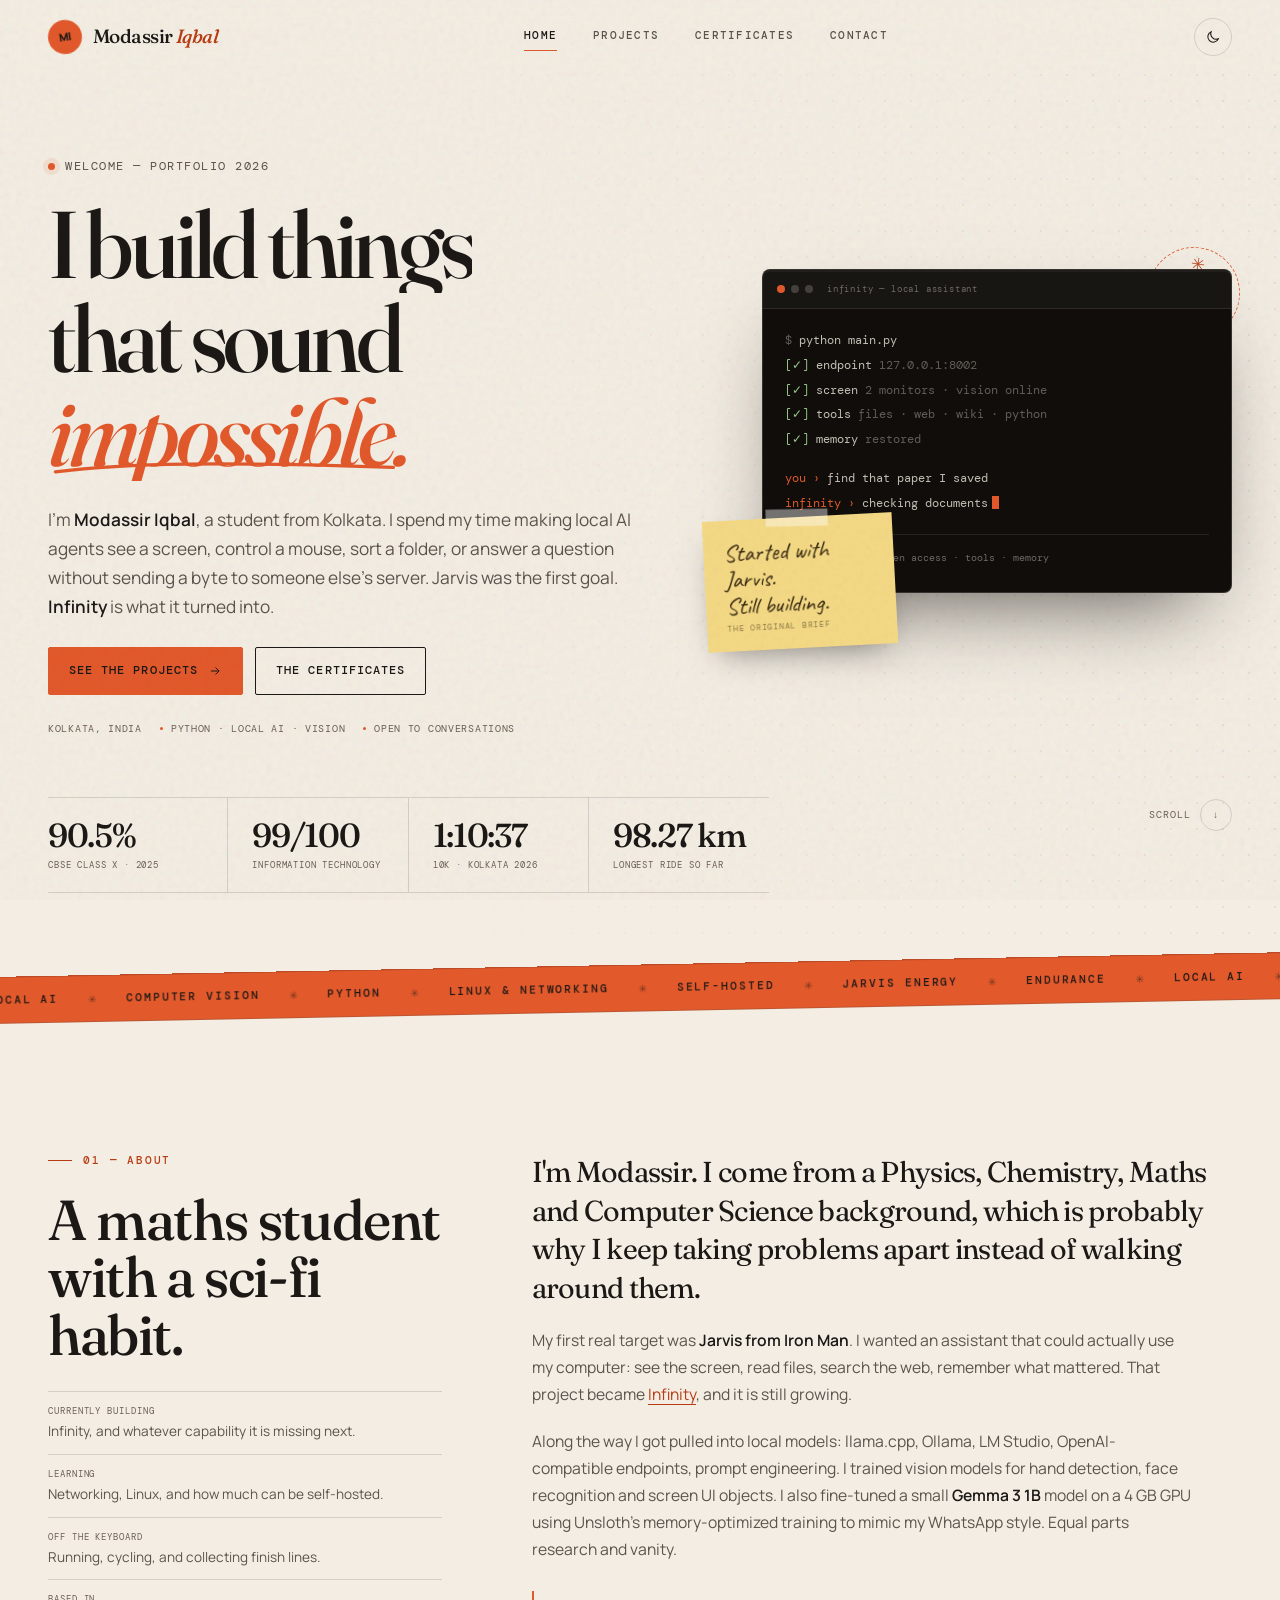
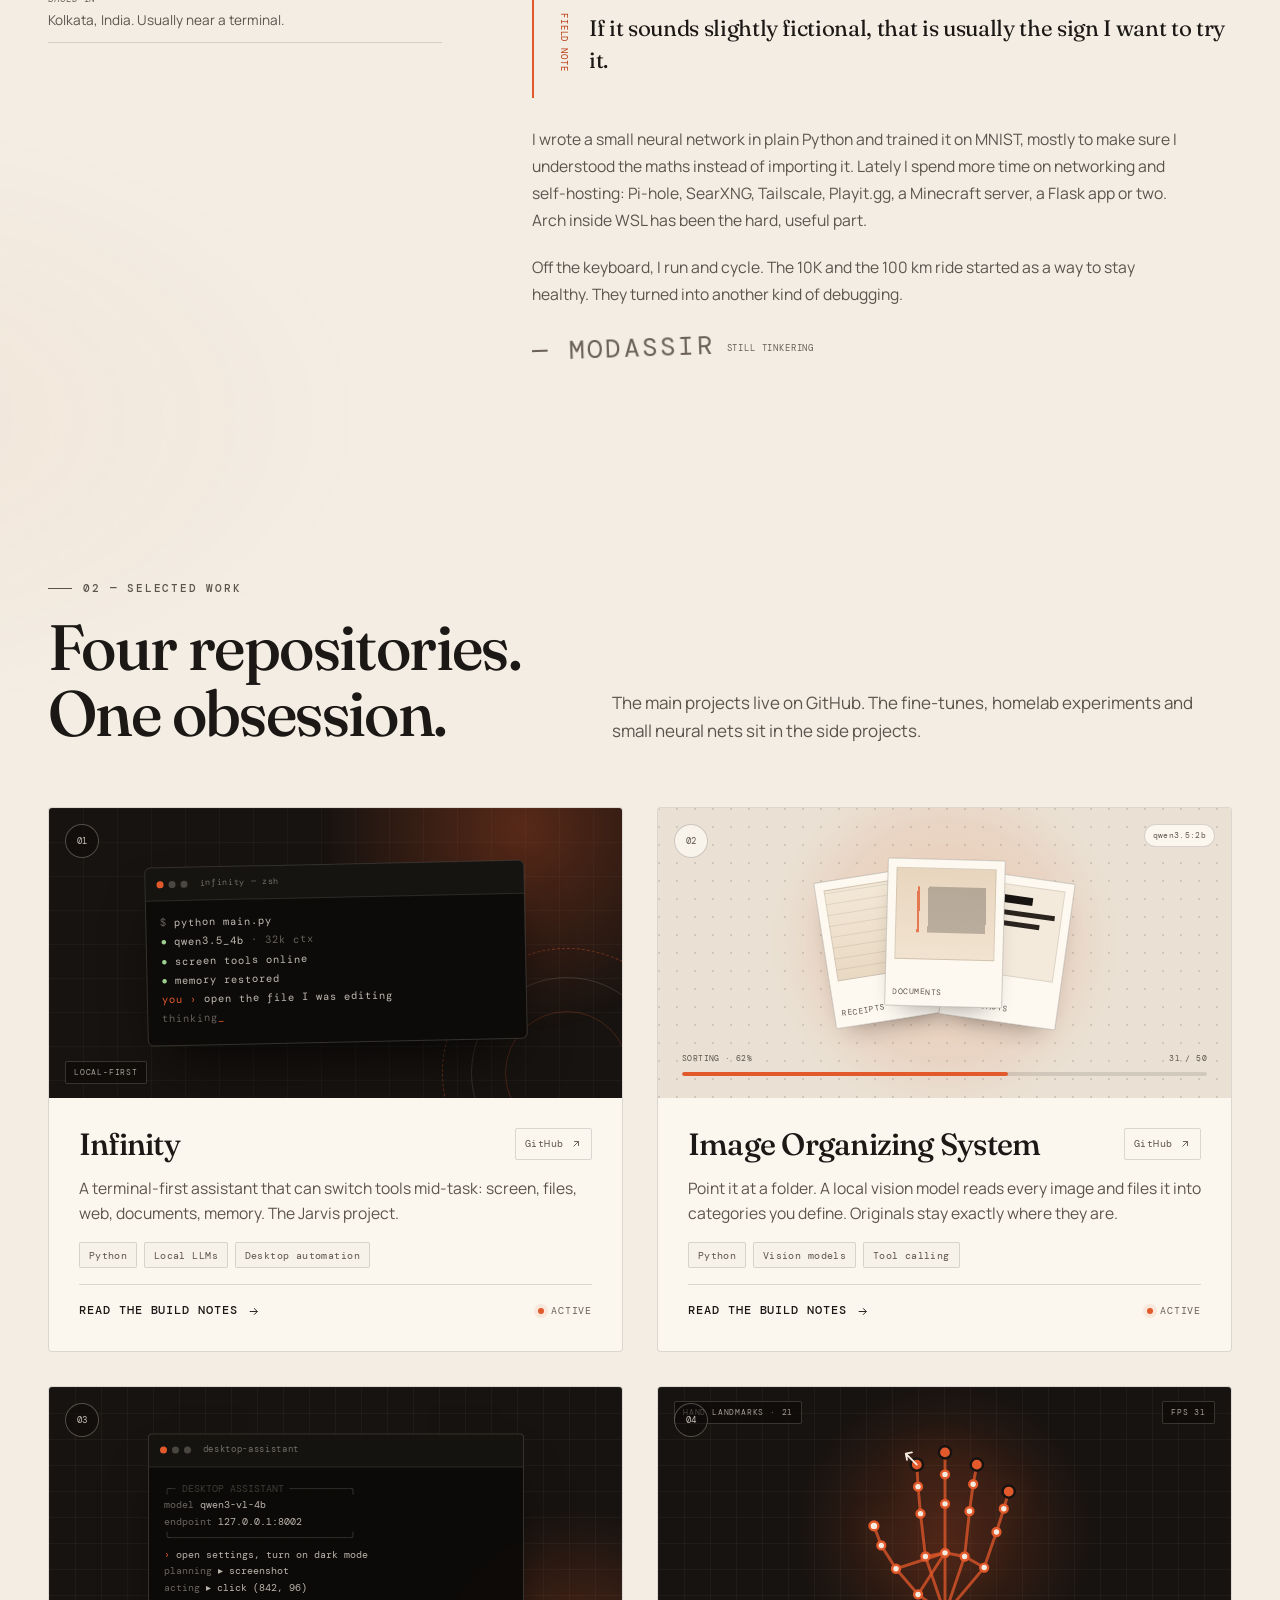
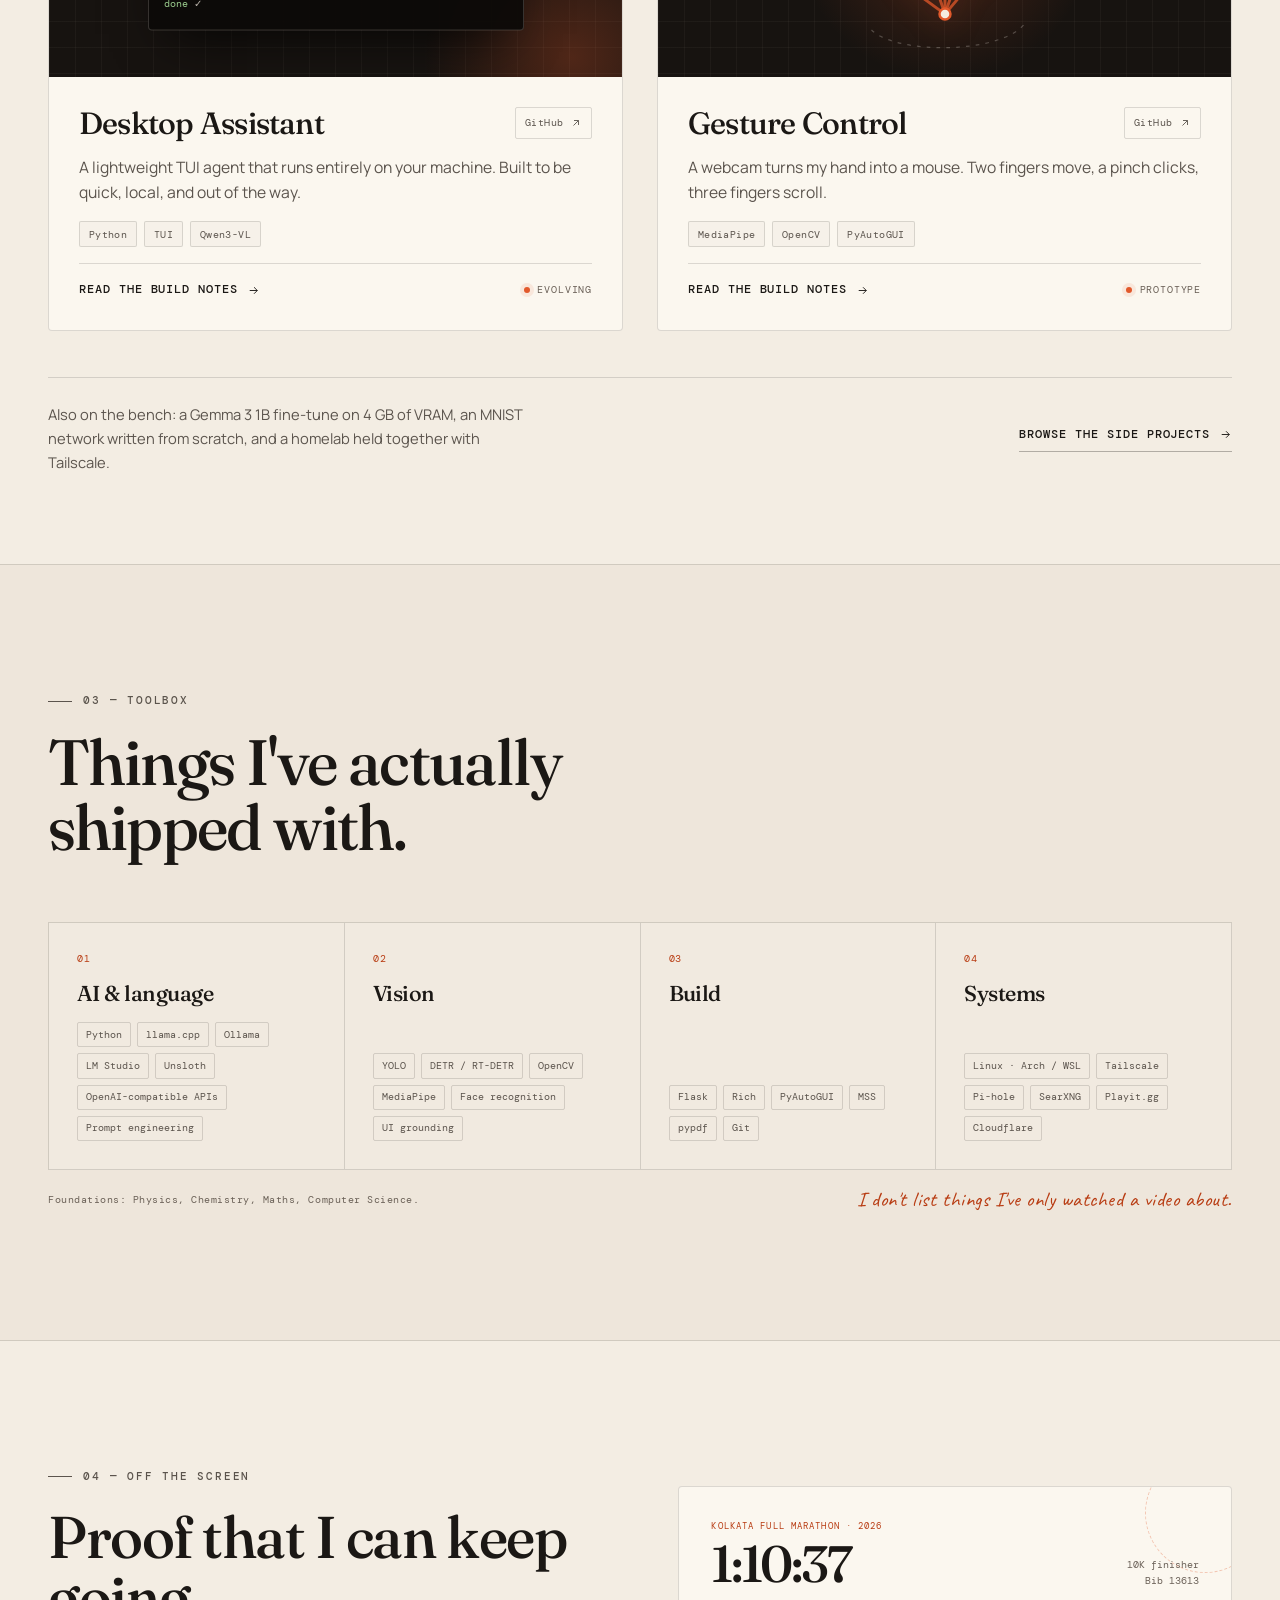
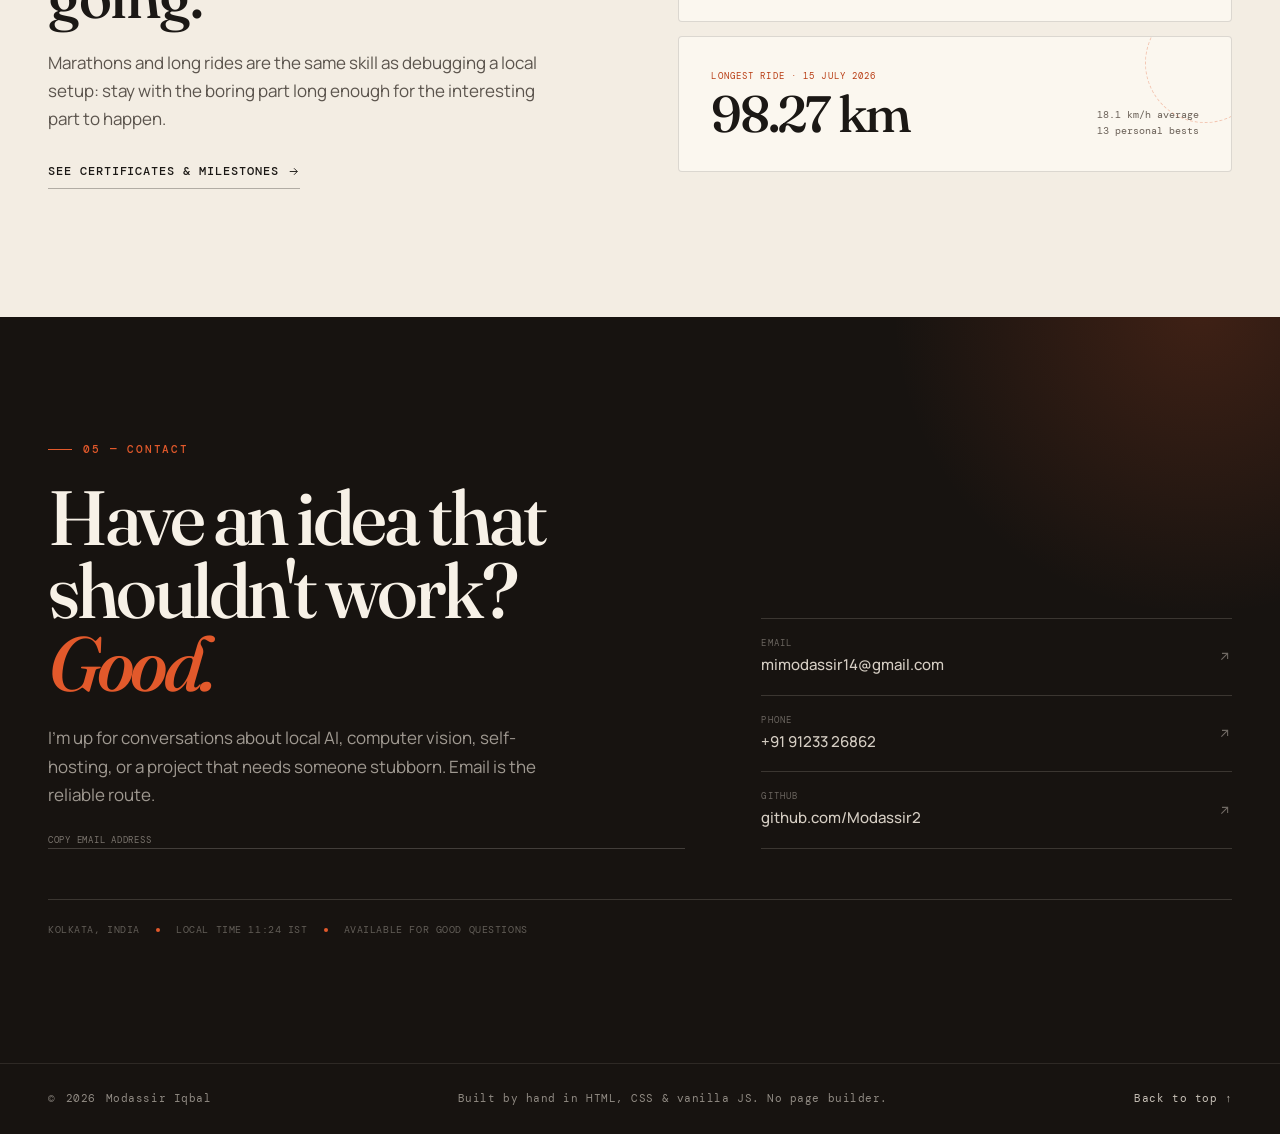
==== index.html @ 5a9b0fd5 "Add files via upload" ====
<!DOCTYPE html>
<html lang="en">
<head>
  <meta charset="utf-8">
  <meta name="viewport" content="width=device-width, initial-scale=1">
  <title>Modassir Iqbal — local AI, vision &amp; impossible ideas</title>
  <meta name="description" content="Portfolio of Modassir Iqbal, a student from Kolkata building local AI assistants, computer vision tools, and self-hosted systems. Plus certificates, runs, and long rides.">
  <meta name="theme-color" content="#f3ede3">
  <link rel="icon" href="assets/img/favicon.svg" type="image/svg+xml">
  <link rel="preconnect" href="https://fonts.googleapis.com">
  <link rel="preconnect" href="https://fonts.gstatic.com" crossorigin>
  <link href="https://fonts.googleapis.com/css2?family=Caveat:wght@500;600&amp;family=DM+Mono:wght@400;500&amp;family=Fraunces:ital,opsz,wght@0,9..144,300..900;1,9..144,300..900&amp;family=Manrope:wght@400;500;600;700&amp;display=swap" rel="stylesheet">
  <link rel="stylesheet" href="assets/css/style.css">
  <link rel="stylesheet" href="assets/css/components.css">
  <link rel="stylesheet" href="assets/css/pages.css">
  <script>
    (function () {
      try {
        var theme = localStorage.getItem("mi-theme");
        if (theme === "dark") document.documentElement.dataset.theme = "dark";
      } catch (error) {}
      document.documentElement.classList.add("js");
    })();
  </script>
</head>
<body>
  <a class="skip-link" href="#main">Skip to content</a>
  <div class="progress" aria-hidden="true"><span></span></div>

  <header class="site-header" data-header>
    <div class="wrap header-inner">
      <a class="brand" href="index.html" aria-label="MI Modassir Iqbal — home">
        <span class="brand-mark" aria-hidden="true">MI</span>
        <span class="brand-text">Modassir <em>Iqbal</em></span>
      </a>

      <nav class="nav" id="nav" aria-label="Primary">
        <a href="index.html" aria-current="page">Home</a>
        <a href="projects.html">Projects</a>
        <a href="certificates.html">Certificates</a>
        <a href="#contact">Contact</a>
      </nav>

      <div class="header-tools">
        <button class="theme-toggle" type="button" data-theme-toggle aria-label="Switch to dark theme">
          <svg class="icon-moon" viewBox="0 0 24 24" fill="none" stroke="currentColor" stroke-width="1.6" aria-hidden="true">
            <path d="M20 14.7A8.2 8.2 0 0 1 9.3 4a8.2 8.2 0 1 0 10.7 10.7Z"/>
          </svg>
          <svg class="icon-sun" viewBox="0 0 24 24" fill="none" stroke="currentColor" stroke-width="1.6" aria-hidden="true">
            <circle cx="12" cy="12" r="4"/>
            <path d="M12 2v2M12 20v2M4.9 4.9l1.4 1.4M17.7 17.7l1.4 1.4M2 12h2M20 12h2M4.9 19.1l1.4-1.4M17.7 6.3l1.4-1.4"/>
          </svg>
        </button>
        <button class="menu-toggle" type="button" data-menu-toggle aria-label="Open menu" aria-expanded="false" aria-controls="nav">
          <span></span><span></span>
        </button>
      </div>
    </div>
  </header>

  <main id="main">
    <section class="hero">
      <div class="wrap">
        <div class="hero-grid">
          <div class="hero-copy">
            <p class="eyebrow reveal"><span class="dot"></span> Welcome — Portfolio 2026</p>

            <h1 class="display hero-title">
              <span class="line"><span>I build things</span></span>
              <span class="line"><span>that sound</span></span>
              <span class="line"><span><em>impossible.<svg class="scribble" viewBox="0 0 300 20" preserveAspectRatio="none" aria-hidden="true"><path d="M3 14C65 6 148 5 297 10"/></svg></em></span></span>
            </h1>

            <p class="hero-lede">
              I'm <strong>Modassir Iqbal</strong>, a student from Kolkata. I spend my time making local AI
              agents see a screen, control a mouse, sort a folder, or answer a question without sending
              a byte to someone else's server. Jarvis was the first goal. <strong>Infinity</strong> is what it turned into.
            </p>

            <div class="hero-actions">
              <a class="btn btn--primary" href="projects.html">
                See the projects
                <svg viewBox="0 0 24 24" fill="none" stroke="currentColor" stroke-width="1.7" aria-hidden="true"><path d="M5 12h14M13 6l6 6-6 6"/></svg>
              </a>
              <a class="btn" href="certificates.html">The certificates</a>
            </div>

            <div class="hero-meta">
              <span>Kolkata, India</span>
              <span>Python · Local AI · Vision</span>
              <span>Open to conversations</span>
            </div>
          </div>

          <aside class="hero-aside" aria-label="Current setup">
            <div class="hero-stamp" aria-hidden="true">Kolkata<br>22.57° N<br>88.36° E</div>

            <div class="terminal-card">
              <div class="terminal-top" aria-hidden="true">
                <i></i><i></i><i></i><span>infinity — local assistant</span>
              </div>
              <div class="terminal-body">
                <p><span class="t-dim">$</span> python main.py</p>
                <p><span class="t-ok">[✓]</span> endpoint <span class="t-dim">127.0.0.1:8002</span></p>
                <p><span class="t-ok">[✓]</span> screen <span class="t-dim">2 monitors · vision online</span></p>
                <p><span class="t-ok">[✓]</span> tools <span class="t-dim">files · web · wiki · python</span></p>
                <p><span class="t-ok">[✓]</span> memory <span class="t-dim">restored</span></p>
                <p class="t-gap" aria-hidden="true">&nbsp;</p>
                <p><span class="t-accent">you ›</span> find that paper I saved</p>
                <p><span class="t-accent">infinity ›</span> checking documents<span class="t-cursor" aria-hidden="true"></span></p>
                <div class="terminal-note">local model · screen access · tools · memory</div>
              </div>
            </div>

            <div class="sticky-note">
              Started with Jarvis.<br>Still building.
              <span>the original brief</span>
            </div>
          </aside>
        </div>

        <div class="hero-foot">
          <div class="hero-stats">
            <div class="hero-stat">
              <strong>90.5%</strong>
              <span>CBSE Class X · 2025</span>
            </div>
            <div class="hero-stat">
              <strong>99/100</strong>
              <span>Information Technology</span>
            </div>
            <div class="hero-stat">
              <strong>1:10:37</strong>
              <span>10K · Kolkata 2026</span>
            </div>
            <div class="hero-stat">
              <strong>98.27 km</strong>
              <span>Longest ride so far</span>
            </div>
          </div>
          <a class="scroll-cue" href="#about">
            <span>Scroll</span>
            <i aria-hidden="true">↓</i>
          </a>
        </div>
      </div>
    </section>

    <div class="marquee" aria-hidden="true">
      <div class="marquee-track">
        <div class="marquee-group">
          <span class="marquee-item">Local AI</span><span class="marquee-star">✳</span>
          <span class="marquee-item">Computer vision</span><span class="marquee-star">✳</span>
          <span class="marquee-item">Python</span><span class="marquee-star">✳</span>
          <span class="marquee-item">Linux &amp; networking</span><span class="marquee-star">✳</span>
          <span class="marquee-item">Self-hosted</span><span class="marquee-star">✳</span>
          <span class="marquee-item">Jarvis energy</span><span class="marquee-star">✳</span>
          <span class="marquee-item">Endurance</span><span class="marquee-star">✳</span>
        </div>
        <div class="marquee-group">
          <span class="marquee-item">Local AI</span><span class="marquee-star">✳</span>
          <span class="marquee-item">Computer vision</span><span class="marquee-star">✳</span>
          <span class="marquee-item">Python</span><span class="marquee-star">✳</span>
          <span class="marquee-item">Linux &amp; networking</span><span class="marquee-star">✳</span>
          <span class="marquee-item">Self-hosted</span><span class="marquee-star">✳</span>
          <span class="marquee-item">Jarvis energy</span><span class="marquee-star">✳</span>
          <span class="marquee-item">Endurance</span><span class="marquee-star">✳</span>
        </div>
      </div>
    </div>

    <section class="section" id="about">
      <div class="wrap intro-grid">
        <div class="intro-head">
          <p class="label" data-reveal>01 — About</p>
          <h2 data-reveal style="--delay: 0.05s">A maths student with a sci-fi habit.</h2>

          <dl class="intro-now" data-reveal style="--delay: 0.1s">
            <div>
              <dt>Currently building</dt>
              <dd>Infinity, and whatever capability it is missing next.</dd>
            </div>
            <div>
              <dt>Learning</dt>
              <dd>Networking, Linux, and how much can be self-hosted.</dd>
            </div>
            <div>
              <dt>Off the keyboard</dt>
              <dd>Running, cycling, and collecting finish lines.</dd>
            </div>
            <div>
              <dt>Based in</dt>
              <dd>Kolkata, India. Usually near a terminal.</dd>
            </div>
          </dl>
        </div>

        <div class="intro-body">
          <p class="lede" data-reveal>
            I'm Modassir. I come from a Physics, Chemistry, Maths and Computer Science background,
            which is probably why I keep taking problems apart instead of walking around them.
          </p>

          <p data-reveal>
            My first real target was <strong>Jarvis from Iron Man</strong>. I wanted an assistant that could
            actually use my computer: see the screen, read files, search the web, remember what mattered.
            That project became <a class="text-link" href="projects/infinity.html">Infinity</a>, and it is still growing.
          </p>

          <p data-reveal>
            Along the way I got pulled into local models: llama.cpp, Ollama, LM Studio, OpenAI-compatible
            endpoints, prompt engineering. I trained vision models for hand detection, face recognition and
            screen UI objects. I also fine-tuned a small <strong>Gemma 3 1B</strong> model on a 4 GB GPU using Unsloth's
            memory-optimized training to mimic my WhatsApp style. Equal parts research and vanity.
          </p>

          <div class="pull-quote" data-reveal>
            <span>Field note</span>
            <p>If it sounds slightly fictional, that is usually the sign I want to try it.</p>
          </div>

          <p data-reveal>
            I wrote a small neural network in plain Python and trained it on MNIST, mostly to make sure I
            understood the maths instead of importing it. Lately I spend more time on networking and
            self-hosting: Pi-hole, SearXNG, Tailscale, Playit.gg, a Minecraft server, a Flask app or two.
            Arch inside WSL has been the hard, useful part.
          </p>

          <p data-reveal>
            Off the keyboard, I run and cycle. The 10K and the 100 km ride started as a way to stay healthy.
            They turned into another kind of debugging.
          </p>

          <div class="signoff" data-reveal>
            <span class="hand">— Modassir</span>
            <span>still tinkering</span>
          </div>
        </div>
      </div>
    </section>

    <section class="section section--tight" id="selected">
      <div class="wrap">
        <div class="section-head section-head--row">
          <div class="head-copy">
            <p class="label" data-reveal>02 — Selected work</p>
            <h2 data-reveal style="--delay: 0.05s">Four repositories. One obsession.</h2>
          </div>
          <p data-reveal style="--delay: 0.1s">
            The main projects live on GitHub. The fine-tunes, homelab experiments and small neural nets
            sit in the side projects.
          </p>
        </div>

        <div class="work-grid">
          <article class="work-card" data-reveal>
            <a class="work-visual" href="projects/infinity.html" tabindex="-1" aria-hidden="true">
              <span class="work-index">01</span>
              <div class="pvisual pvisual--infinity" aria-hidden="true">
                <div class="viz-ring"></div>
                <div class="viz-term">
                  <div class="viz-bar"><i></i><i></i><i></i><span>infinity — zsh</span></div>
                  <div class="viz-term-body">
                    <p><span class="dim">$</span> python main.py</p>
                    <p><span class="ok">●</span> qwen3.5_4b <span class="dim">· 32k ctx</span></p>
                    <p><span class="ok">●</span> screen tools online</p>
                    <p><span class="ok">●</span> memory restored</p>
                    <p><span class="accent">you ›</span> open the file I was editing</p>
                    <p class="dim">thinking<span class="blink">_</span></p>
                  </div>
                </div>
                <span class="viz-tag">local-first</span>
              </div>
            </a>
            <div class="work-body">
              <div class="work-head">
                <h3><a href="projects/infinity.html">Infinity</a></h3>
                <a class="gh-link" href="https://github.com/Modassir2/Infinity" target="_blank" rel="noopener noreferrer">
                  GitHub
                  <svg viewBox="0 0 24 24" fill="none" stroke="currentColor" stroke-width="1.8" aria-hidden="true"><path d="M7 17 17 7M8 7h9v9"/></svg>
                </a>
              </div>
              <p class="work-tagline">
                A terminal-first assistant that can switch tools mid-task: screen, files, web, documents, memory.
                The Jarvis project.
              </p>
              <div class="tags">
                <span class="tag">Python</span>
                <span class="tag">Local LLMs</span>
                <span class="tag">Desktop automation</span>
              </div>
              <div class="work-foot">
                <a class="link-arrow" href="projects/infinity.html">
                  Read the build notes
                  <svg viewBox="0 0 24 24" fill="none" stroke="currentColor" stroke-width="1.7" aria-hidden="true"><path d="M5 12h14M13 6l6 6-6 6"/></svg>
                </a>
                <span class="status">Active</span>
              </div>
            </div>
          </article>

          <article class="work-card" data-reveal style="--delay: 0.06s">
            <a class="work-visual" href="projects/image-organizing-system.html" tabindex="-1" aria-hidden="true">
              <span class="work-index work-index--light">02</span>
              <div class="pvisual pvisual--sorter" aria-hidden="true">
                <span class="sort-chip">qwen3.5:2b</span>
                <div class="sort-stack">
                  <div class="sort-card"><span class="sort-label">receipts</span></div>
                  <div class="sort-card"><span class="sort-label">documents</span></div>
                  <div class="sort-card"><span class="sort-label">screenshots</span></div>
                </div>
                <div class="sort-progress">
                  <p><span>sorting · 62%</span><span>31 / 50</span></p>
                  <div class="bar"><span></span></div>
                </div>
              </div>
            </a>
            <div class="work-body">
              <div class="work-head">
                <h3><a href="projects/image-organizing-system.html">Image Organizing System</a></h3>
                <a class="gh-link" href="https://github.com/Modassir2/image-organizing-system" target="_blank" rel="noopener noreferrer">
                  GitHub
                  <svg viewBox="0 0 24 24" fill="none" stroke="currentColor" stroke-width="1.8" aria-hidden="true"><path d="M7 17 17 7M8 7h9v9"/></svg>
                </a>
              </div>
              <p class="work-tagline">
                Point it at a folder. A local vision model reads every image and files it into categories
                you define. Originals stay exactly where they are.
              </p>
              <div class="tags">
                <span class="tag">Python</span>
                <span class="tag">Vision models</span>
                <span class="tag">Tool calling</span>
              </div>
              <div class="work-foot">
                <a class="link-arrow" href="projects/image-organizing-system.html">
                  Read the build notes
                  <svg viewBox="0 0 24 24" fill="none" stroke="currentColor" stroke-width="1.7" aria-hidden="true"><path d="M5 12h14M13 6l6 6-6 6"/></svg>
                </a>
                <span class="status">Active</span>
              </div>
            </div>
          </article>

          <article class="work-card" data-reveal>
            <a class="work-visual" href="projects/desktop-assistant.html" tabindex="-1" aria-hidden="true">
              <span class="work-index">03</span>
              <div class="pvisual pvisual--dark pvisual--desktop" aria-hidden="true">
                <div class="tui">
                  <div class="viz-bar"><i></i><i></i><i></i><span>desktop-assistant</span></div>
                  <div class="tui-inner">
                    <p class="rule">╭─ DESKTOP ASSISTANT ──────────╮</p>
                    <p><span class="key">model</span>     qwen3-vl-4b</p>
                    <p><span class="key">endpoint</span>  127.0.0.1:8002</p>
                    <p class="rule">╰──────────────────────────────╯</p>
                    <p><span class="accent">›</span> open settings, turn on dark mode</p>
                    <p><span class="key">planning</span>  ▸ screenshot</p>
                    <p><span class="key">acting</span>    ▸ click (842, 96)</p>
                    <p><span class="go">done</span>      ✓</p>
                  </div>
                </div>
              </div>
            </a>
            <div class="work-body">
              <div class="work-head">
                <h3><a href="projects/desktop-assistant.html">Desktop Assistant</a></h3>
                <a class="gh-link" href="https://github.com/Modassir2/desktop-assistant" target="_blank" rel="noopener noreferrer">
                  GitHub
                  <svg viewBox="0 0 24 24" fill="none" stroke="currentColor" stroke-width="1.8" aria-hidden="true"><path d="M7 17 17 7M8 7h9v9"/></svg>
                </a>
              </div>
              <p class="work-tagline">
                A lightweight TUI agent that runs entirely on your machine. Built to be quick, local,
                and out of the way.
              </p>
              <div class="tags">
                <span class="tag">Python</span>
                <span class="tag">TUI</span>
                <span class="tag">Qwen3-VL</span>
              </div>
              <div class="work-foot">
                <a class="link-arrow" href="projects/desktop-assistant.html">
                  Read the build notes
                  <svg viewBox="0 0 24 24" fill="none" stroke="currentColor" stroke-width="1.7" aria-hidden="true"><path d="M5 12h14M13 6l6 6-6 6"/></svg>
                </a>
                <span class="status">Evolving</span>
              </div>
            </div>
          </article>

          <article class="work-card" data-reveal style="--delay: 0.06s">
            <a class="work-visual" href="projects/gesture-control.html" tabindex="-1" aria-hidden="true">
              <span class="work-index">04</span>
              <div class="pvisual pvisual--dark pvisual--gesture" aria-hidden="true">
                <span class="viz-tag">hand landmarks · 21</span>
                <span class="viz-tag">fps 31</span>
                <svg class="hand-svg" viewBox="0 0 200 210" aria-hidden="true">
                  <path class="trail" d="M40 185C60 205 145 205 165 180"/>
                  <g class="bones">
                    <path d="M100 172 78 156 60 135 48 116 42 100"/>
                    <path d="M100 172 84 125 80 90 78 68 77 50"/>
                    <path d="M100 172 100 122 100 82 100 58 100 40"/>
                    <path d="M100 172 116 125 120 88 123 66 126 50"/>
                    <path d="M100 172 132 134 142 105 148 86 152 72"/>
                    <path d="M84 125 100 122 116 125 132 134"/>
                    <path d="M78 156 100 122"/>
                    <path d="M60 135 100 122"/>
                  </g>
                  <g class="joints">
                    <circle cx="100" cy="172" r="4.5"/>
                    <circle cx="78" cy="156" r="3.2"/><circle cx="60" cy="135" r="3.2"/><circle cx="48" cy="116" r="3.2"/><circle cx="42" cy="100" r="3.6"/>
                    <circle cx="84" cy="125" r="3.2"/><circle cx="80" cy="90" r="3.2"/><circle cx="78" cy="68" r="3.2"/><circle cx="77" cy="50" r="3.6"/>
                    <circle cx="100" cy="122" r="3.2"/><circle cx="100" cy="82" r="3.2"/><circle cx="100" cy="58" r="3.2"/><circle cx="100" cy="40" r="3.6"/>
                    <circle cx="116" cy="125" r="3.2"/><circle cx="120" cy="88" r="3.2"/><circle cx="123" cy="66" r="3.2"/><circle cx="126" cy="50" r="3.6"/>
                    <circle cx="132" cy="134" r="3.2"/><circle cx="142" cy="105" r="3.2"/><circle cx="148" cy="86" r="3.2"/><circle cx="152" cy="72" r="3.6"/>
                  </g>
                  <circle class="tip" cx="77" cy="50" r="5"/>
                  <circle class="tip" cx="100" cy="40" r="5"/>
                  <circle class="tip" cx="126" cy="50" r="5"/>
                  <circle class="tip" cx="152" cy="72" r="5"/>
                  <path d="M77 50l-9-9m0 0 5-1m-5 1 1 5" fill="none" stroke="#f4ece1" stroke-width="1.5" stroke-linecap="round"/>
                </svg>
              </div>
            </a>
            <div class="work-body">
              <div class="work-head">
                <h3><a href="projects/gesture-control.html">Gesture Control</a></h3>
                <a class="gh-link" href="https://github.com/Modassir2/Gesture-Control" target="_blank" rel="noopener noreferrer">
                  GitHub
                  <svg viewBox="0 0 24 24" fill="none" stroke="currentColor" stroke-width="1.8" aria-hidden="true"><path d="M7 17 17 7M8 7h9v9"/></svg>
                </a>
              </div>
              <p class="work-tagline">
                A webcam turns my hand into a mouse. Two fingers move, a pinch clicks,
                three fingers scroll.
              </p>
              <div class="tags">
                <span class="tag">MediaPipe</span>
                <span class="tag">OpenCV</span>
                <span class="tag">PyAutoGUI</span>
              </div>
              <div class="work-foot">
                <a class="link-arrow" href="projects/gesture-control.html">
                  Read the build notes
                  <svg viewBox="0 0 24 24" fill="none" stroke="currentColor" stroke-width="1.7" aria-hidden="true"><path d="M5 12h14M13 6l6 6-6 6"/></svg>
                </a>
                <span class="status">Prototype</span>
              </div>
            </div>
          </article>
        </div>

        <div class="section-foot" data-reveal>
          <p>
            Also on the bench: a Gemma 3 1B fine-tune on 4 GB of VRAM, an MNIST network written from scratch,
            and a homelab held together with Tailscale.
          </p>
          <a class="link-arrow" href="projects.html#side">
            Browse the side projects
            <svg viewBox="0 0 24 24" fill="none" stroke="currentColor" stroke-width="1.7" aria-hidden="true"><path d="M5 12h14M13 6l6 6-6 6"/></svg>
          </a>
        </div>
      </div>
    </section>

    <section class="section toolbox" id="toolbox">
      <div class="wrap">
        <div class="section-head">
          <p class="label" data-reveal>03 — Toolbox</p>
          <h2 data-reveal style="--delay: 0.05s">Things I've actually shipped with.</h2>
        </div>

        <div class="tool-grid">
          <article class="tool-group" data-reveal>
            <span class="tnum">01</span>
            <h3>AI &amp; language</h3>
            <ul>
              <li>Python</li>
              <li>llama.cpp</li>
              <li>Ollama</li>
              <li>LM Studio</li>
              <li>Unsloth</li>
              <li>OpenAI-compatible APIs</li>
              <li>Prompt engineering</li>
            </ul>
          </article>

          <article class="tool-group" data-reveal style="--delay: 0.05s">
            <span class="tnum">02</span>
            <h3>Vision</h3>
            <ul>
              <li>YOLO</li>
              <li>DETR / RT-DETR</li>
              <li>OpenCV</li>
              <li>MediaPipe</li>
              <li>Face recognition</li>
              <li>UI grounding</li>
            </ul>
          </article>

          <article class="tool-group" data-reveal style="--delay: 0.1s">
            <span class="tnum">03</span>
            <h3>Build</h3>
            <ul>
              <li>Flask</li>
              <li>Rich</li>
              <li>PyAutoGUI</li>
              <li>MSS</li>
              <li>pypdf</li>
              <li>Git</li>
            </ul>
          </article>

          <article class="tool-group" data-reveal style="--delay: 0.15s">
            <span class="tnum">04</span>
            <h3>Systems</h3>
            <ul>
              <li>Linux · Arch / WSL</li>
              <li>Tailscale</li>
              <li>Pi-hole</li>
              <li>SearXNG</li>
              <li>Playit.gg</li>
              <li>Cloudflare</li>
            </ul>
          </article>
        </div>

        <div class="tool-note" data-reveal>
          <span>Foundations: Physics, Chemistry, Maths, Computer Science.</span>
          <span class="hand">I don't list things I've only watched a video about.</span>
        </div>
      </div>
    </section>

    <section class="section" id="beyond">
      <div class="wrap beyond-grid">
        <div class="beyond-copy">
          <p class="label" data-reveal>04 — Off the screen</p>
          <h2 data-reveal style="--delay: 0.05s">Proof that I can keep going.</h2>
          <p data-reveal>
            Marathons and long rides are the same skill as debugging a local setup: stay with the boring
            part long enough for the interesting part to happen.
          </p>
          <div data-reveal>
            <a class="link-arrow" href="certificates.html">
              See certificates &amp; milestones
              <svg viewBox="0 0 24 24" fill="none" stroke="currentColor" stroke-width="1.7" aria-hidden="true"><path d="M5 12h14M13 6l6 6-6 6"/></svg>
            </a>
          </div>
        </div>

        <div class="race-stack">
          <div class="race-card" data-reveal>
            <span class="rlabel">Kolkata Full Marathon · 2026</span>
            <strong>1:10:37</strong>
            <p>10K finisher<br>Bib 13613</p>
            <a href="certificates.html#kolkata" aria-label="See the Kolkata 10K certificate"></a>
          </div>
          <div class="race-card" data-reveal style="--delay: 0.06s">
            <span class="rlabel">Longest ride · 15 July 2026</span>
            <strong>98.27 km</strong>
            <p>18.1 km/h average<br>13 personal bests</p>
            <a href="certificates.html#cycling" aria-label="See the 100K cycling milestone"></a>
          </div>
        </div>
      </div>
    </section>

    <section class="contact-band" id="contact">
      <div class="wrap">
        <div class="contact-grid">
          <div class="contact-copy">
            <p class="label">05 — Contact</p>
            <h2 class="display">Have an idea that shouldn't work? <em>Good.</em></h2>
            <p>
              I'm up for conversations about local AI, computer vision, self-hosting, or a project
              that needs someone stubborn. Email is the reliable route.
            </p>
            <button class="copy-email" type="button" data-copy="mimodassir14@gmail.com">copy email address</button>
          </div>

          <div class="contact-links">
            <a class="contact-link" href="mailto:mimodassir14@gmail.com">
              <span>
                <small>Email</small>
                <strong>mimodassir14@gmail.com</strong>
              </span>
              <svg viewBox="0 0 24 24" fill="none" stroke="currentColor" stroke-width="1.7" aria-hidden="true"><path d="M7 17 17 7M8 7h9v9"/></svg>
            </a>
            <a class="contact-link" href="tel:+919123326862">
              <span>
                <small>Phone</small>
                <strong>+91&nbsp;91233&nbsp;26862</strong>
              </span>
              <svg viewBox="0 0 24 24" fill="none" stroke="currentColor" stroke-width="1.7" aria-hidden="true"><path d="M7 17 17 7M8 7h9v9"/></svg>
            </a>
            <a class="contact-link" href="https://github.com/Modassir2" target="_blank" rel="noopener noreferrer">
              <span>
                <small>GitHub</small>
                <strong>github.com/Modassir2</strong>
              </span>
              <svg viewBox="0 0 24 24" fill="none" stroke="currentColor" stroke-width="1.7" aria-hidden="true"><path d="M7 17 17 7M8 7h9v9"/></svg>
            </a>
          </div>
        </div>

        <div class="contact-foot">
          <span>Kolkata, India</span>
          <span class="dot" aria-hidden="true"></span>
          <span>Local time <span data-clock>—</span></span>
          <span class="dot" aria-hidden="true"></span>
          <span>Available for good questions</span>
        </div>
      </div>
    </section>
  </main>

  <footer class="site-footer">
    <div class="wrap footer-inner">
      <p>© <span data-year>2026</span> Modassir Iqbal</p>
      <p>Built by hand in HTML, CSS &amp; vanilla JS. No page builder.</p>
      <p><a href="#main">Back to top ↑</a></p>
    </div>
  </footer>

  <script src="assets/js/main.js"></script>
</body>
</html>
---- assets/css/style.css ----
/* =========================================================
   Modassir Iqbal — portfolio
   Hand-built. No framework.
   ========================================================= */

:root {
  --paper: #f3ede3;
  --paper-2: #eae1d4;
  --card: #fbf7ef;
  --ink: #1b1815;
  --ink-soft: #5b544d;
  --ink-faint: #6a6057;
  --orange: #e2592b;
  --orange-2: #b83c13;
  --orange-soft: #f6d5c4;
  --orange-wash: rgba(226, 89, 43, 0.1);
  --line: rgba(27, 24, 21, 0.14);
  --line-strong: rgba(27, 24, 21, 0.3);
  --dark: #171310;
  --dark-2: #0e0b09;
  --cream: #f7f1e7;
  --shadow: 0 24px 60px -34px rgba(27, 24, 21, 0.45);
  --display: "Fraunces", "Iowan Old Style", Georgia, serif;
  --sans: "Manrope", "Segoe UI", system-ui, sans-serif;
  --mono: "DM Mono", "Cascadia Code", Consolas, monospace;
  --hand: "Caveat", "Segoe Script", cursive;
  --ease: cubic-bezier(0.22, 0.75, 0.2, 1);
  --header-h: 74px;
}

[data-theme="dark"] {
  --paper: #15110e;
  --paper-2: #1d1814;
  --card: #1b1612;
  --ink: #f4ece1;
  --ink-soft: #c0b3a4;
  --ink-faint: #8f8275;
  --orange: #ff6b3d;
  --orange-2: #ff8b63;
  --orange-soft: #3a2119;
  --orange-wash: rgba(255, 107, 61, 0.12);
  --line: rgba(244, 236, 225, 0.15);
  --line-strong: rgba(244, 236, 225, 0.32);
  --dark: #0d0a08;
  --dark-2: #080605;
  --cream: #f4ece1;
  --shadow: 0 24px 60px -34px rgba(0, 0, 0, 0.9);
}

*,
*::before,
*::after {
  box-sizing: border-box;
}

html {
  scroll-behavior: smooth;
  -webkit-text-size-adjust: 100%;
}

[id] {
  scroll-margin-top: calc(var(--header-h) + 26px);
}

body {
  margin: 0;
  background:
    radial-gradient(1100px 600px at 88% -8%, var(--orange-wash), transparent 62%),
    radial-gradient(900px 520px at -12% 34%, rgba(226, 89, 43, 0.055), transparent 58%),
    var(--paper);
  color: var(--ink);
  font-family: var(--sans);
  font-size: 17px;
  line-height: 1.65;
  -webkit-font-smoothing: antialiased;
  text-rendering: optimizeLegibility;
  overflow-x: clip;
}

body::before {
  content: "";
  position: fixed;
  inset: 0;
  z-index: 9999;
  pointer-events: none;
  opacity: 0.22;
  background-image: url("data:image/svg+xml,%3Csvg viewBox='0 0 180 180' xmlns='http://www.w3.org/2000/svg'%3E%3Cfilter id='n'%3E%3CfeTurbulence type='fractalNoise' baseFrequency='.82' numOctaves='3' stitchTiles='stitch'/%3E%3C/filter%3E%3Crect width='100%25' height='100%25' filter='url(%23n)' opacity='.32'/%3E%3C/svg%3E");
  mix-blend-mode: multiply;
}

[data-theme="dark"] body::before {
  opacity: 0.1;
  mix-blend-mode: soft-light;
}

body.menu-open {
  overflow: hidden;
}

::selection {
  background: var(--orange);
  color: #1b1815;
}

img {
  display: block;
  max-width: 100%;
}

h1,
h2,
h3,
h4 {
  margin: 0;
  font-family: var(--display);
  font-weight: 500;
  line-height: 1.02;
  letter-spacing: -0.025em;
}

p {
  margin: 0;
}

ul,
ol {
  margin: 0;
  padding: 0;
}

li {
  list-style: none;
}

a {
  color: inherit;
  text-decoration-thickness: 1px;
  text-underline-offset: 0.2em;
}

button {
  font: inherit;
  color: inherit;
}

:focus-visible {
  outline: 2px solid var(--orange);
  outline-offset: 4px;
}

[hidden] {
  display: none !important;
}

/* ---------- type helpers ---------- */

.display {
  font-family: var(--display);
  font-weight: 500;
  letter-spacing: -0.045em;
  line-height: 0.95;
}

.display em {
  font-style: italic;
  color: var(--orange);
}

.label {
  display: inline-flex;
  align-items: center;
  gap: 0.7rem;
  font-family: var(--mono);
  font-size: 0.7rem;
  font-weight: 500;
  letter-spacing: 0.16em;
  line-height: 1.4;
  text-transform: uppercase;
  color: var(--orange-2);
}

.label::before {
  content: "";
  width: 24px;
  height: 1px;
  background: currentColor;
}

.eyebrow {
  display: flex;
  align-items: center;
  gap: 0.65rem;
  font-family: var(--mono);
  font-size: 0.72rem;
  letter-spacing: 0.13em;
  line-height: 1.5;
  text-transform: uppercase;
  color: var(--ink-soft);
}

.eyebrow .dot {
  width: 7px;
  height: 7px;
  border-radius: 50%;
  background: var(--orange);
  box-shadow: 0 0 0 5px var(--orange-wash);
}

.mono {
  font-family: var(--mono);
}

.hand {
  font-family: var(--hand);
  font-size: 1.35rem;
  line-height: 1.15;
  color: var(--orange-2);
}

/* ---------- layout ---------- */

.wrap {
  width: min(1220px, 100% - clamp(40px, 8vw, 96px));
  margin-inline: auto;
}

.wrap--narrow {
  width: min(920px, 100% - clamp(40px, 8vw, 96px));
  margin-inline: auto;
}

.section {
  padding-block: clamp(72px, 10vw, 132px);
  position: relative;
}

.section--tight {
  padding-block: clamp(56px, 7vw, 92px);
}

.section-head {
  display: grid;
  gap: 20px;
  margin-bottom: clamp(38px, 5vw, 62px);
}

.section-head h2 {
  font-size: clamp(2.2rem, 5vw, 4.3rem);
  max-width: 17ch;
}

.section-head p {
  max-width: 62ch;
  color: var(--ink-soft);
}

.section-head--row {
  grid-template-columns: minmax(0, 1fr) auto;
  align-items: end;
  gap: 30px;
}

.section-head--row .head-copy {
  display: grid;
  gap: 18px;
}

/* ---------- links & buttons ---------- */

.btn {
  display: inline-flex;
  align-items: center;
  justify-content: center;
  gap: 0.65rem;
  min-height: 48px;
  padding: 0.85rem 1.25rem;
  border: 1px solid var(--ink);
  border-radius: 2px;
  background: transparent;
  color: var(--ink);
  font-family: var(--mono);
  font-size: 0.73rem;
  font-weight: 500;
  letter-spacing: 0.09em;
  line-height: 1;
  text-decoration: none;
  text-transform: uppercase;
  transition:
    background 0.25s var(--ease),
    border-color 0.25s var(--ease),
    color 0.25s var(--ease),
    transform 0.25s var(--ease);
}

.btn:hover {
  background: var(--ink);
  color: var(--paper);
  transform: translateY(-2px);
}

.btn--primary {
  border-color: var(--orange);
  background: var(--orange);
  color: #1b1815;
}

.btn--primary:hover {
  border-color: var(--orange-2);
  background: var(--orange-2);
  color: #fffaf3;
}

.btn--light {
  border-color: rgba(244, 236, 225, 0.45);
  color: var(--cream);
}

.btn--light:hover {
  border-color: var(--cream);
  background: var(--cream);
  color: var(--dark);
}

.btn svg {
  width: 14px;
  height: 14px;
  flex: none;
}

.link-arrow {
  display: inline-flex;
  align-items: center;
  gap: 0.55rem;
  font-family: var(--mono);
  font-size: 0.74rem;
  font-weight: 500;
  letter-spacing: 0.08em;
  text-decoration: none;
  text-transform: uppercase;
  color: var(--ink);
  border-bottom: 1px solid var(--line-strong);
  padding-bottom: 0.4rem;
  transition: color 0.2s, border-color 0.2s;
}

.link-arrow svg {
  width: 13px;
  height: 13px;
  transition: transform 0.25s var(--ease);
}

.link-arrow:hover {
  color: var(--orange-2);
  border-color: var(--orange);
}

.link-arrow:hover svg {
  transform: translate(2px, -2px);
}

.text-link {
  color: var(--orange-2);
  text-decoration: none;
  background-image: linear-gradient(currentColor, currentColor);
  background-size: 100% 1px;
  background-position: 0 100%;
  background-repeat: no-repeat;
  transition: background-size 0.25s var(--ease);
}

.text-link:hover {
  background-size: 0 1px;
}

/* ---------- skip / progress ---------- */

.skip-link {
  position: fixed;
  top: 10px;
  left: 10px;
  z-index: 10000;
  padding: 0.7rem 1rem;
  background: var(--ink);
  color: var(--paper);
  font-family: var(--mono);
  font-size: 0.75rem;
  transform: translateY(-160%);
  transition: transform 0.2s;
}

.skip-link:focus {
  transform: none;
}

.progress {
  position: fixed;
  inset: 0 0 auto;
  z-index: 100;
  height: 2px;
  background: transparent;
  pointer-events: none;
}

.progress span {
  display: block;
  width: 100%;
  height: 100%;
  background: var(--orange);
  transform: scaleX(0);
  transform-origin: left;
  will-change: transform;
}

/* ---------- header ---------- */

.site-header {
  position: sticky;
  top: 0;
  z-index: 60;
  height: var(--header-h);
  border-bottom: 1px solid transparent;
  background: color-mix(in srgb, var(--paper) 84%, transparent);
  -webkit-backdrop-filter: blur(16px);
  backdrop-filter: blur(16px);
  transition: border-color 0.3s, background 0.3s;
}

.site-header.is-scrolled {
  border-bottom-color: var(--line);
}

.header-inner {
  display: flex;
  align-items: center;
  justify-content: space-between;
  height: 100%;
  gap: 24px;
}

.brand {
  display: inline-flex;
  align-items: center;
  gap: 11px;
  text-decoration: none;
  flex: none;
}

.brand-mark {
  display: grid;
  place-items: center;
  width: 34px;
  height: 34px;
  border-radius: 50%;
  background: var(--orange);
  color: #1b1815;
  font-family: var(--sans);
  font-size: 0.7rem;
  font-weight: 800;
  letter-spacing: -0.03em;
  transform: rotate(-9deg);
  transition: transform 0.3s var(--ease);
}

.brand:hover .brand-mark {
  transform: rotate(4deg) scale(1.06);
}

.brand-text {
  font-family: var(--display);
  font-size: 1.2rem;
  font-weight: 500;
  letter-spacing: -0.03em;
  line-height: 1;
}

.brand-text em {
  color: var(--orange-2);
  font-style: italic;
}

.nav {
  display: flex;
  align-items: center;
  gap: clamp(18px, 3vw, 36px);
}

.nav a {
  position: relative;
  padding-block: 6px;
  font-family: var(--mono);
  font-size: 0.71rem;
  font-weight: 500;
  letter-spacing: 0.11em;
  text-decoration: none;
  text-transform: uppercase;
  color: var(--ink-soft);
  transition: color 0.2s;
}

.nav a::after {
  content: "";
  position: absolute;
  left: 0;
  bottom: 1px;
  width: 100%;
  height: 1px;
  background: var(--orange);
  transform: scaleX(0);
  transform-origin: left;
  transition: transform 0.28s var(--ease);
}

.nav a:hover,
.nav a[aria-current="page"] {
  color: var(--ink);
}

.nav a:hover::after,
.nav a[aria-current="page"]::after {
  transform: scaleX(1);
}

.header-tools {
  display: flex;
  align-items: center;
  gap: 8px;
  flex: none;
}

.theme-toggle,
.menu-toggle {
  display: grid;
  place-items: center;
  width: 38px;
  height: 38px;
  padding: 0;
  border: 1px solid var(--line);
  border-radius: 50%;
  background: transparent;
  cursor: pointer;
  transition: border-color 0.2s, color 0.2s, transform 0.2s;
}

.theme-toggle:hover,
.menu-toggle:hover {
  border-color: var(--orange);
  color: var(--orange-2);
}

.theme-toggle svg {
  width: 16px;
  height: 16px;
}

.theme-toggle .icon-sun {
  display: none;
}

[data-theme="dark"] .theme-toggle .icon-sun {
  display: block;
}

[data-theme="dark"] .theme-toggle .icon-moon {
  display: none;
}

.menu-toggle {
  display: none;
  gap: 0;
}

.menu-toggle span {
  display: block;
  width: 15px;
  height: 1.5px;
  margin: 2px 0;
  background: currentColor;
  transition: transform 0.25s var(--ease), opacity 0.2s;
}

.menu-open .menu-toggle span:first-child {
  transform: translateY(2.75px) rotate(45deg);
}

.menu-open .menu-toggle span:last-child {
  transform: translateY(-2.75px) rotate(-45deg);
}

/* ---------- footer ---------- */

.site-footer {
  background: var(--dark);
  color: rgba(244, 236, 225, 0.55);
  border-top: 1px solid rgba(244, 236, 225, 0.1);
}

.footer-inner {
  display: flex;
  align-items: center;
  justify-content: space-between;
  gap: 18px;
  padding-block: 26px;
  font-family: var(--mono);
  font-size: 0.68rem;
  letter-spacing: 0.05em;
}

.footer-inner p {
  display: flex;
  align-items: center;
  gap: 10px;
}

.footer-inner .sep {
  width: 3px;
  height: 3px;
  border-radius: 50%;
  background: var(--orange);
}

.footer-inner a {
  color: rgba(244, 236, 225, 0.8);
  text-decoration: none;
}

.footer-inner a:hover {
  color: var(--orange);
}

/* ---------- reveal / motion ---------- */

.js [data-reveal] {
  opacity: 0;
  transform: translateY(26px);
  transition:
    opacity 0.8s var(--ease),
    transform 0.8s var(--ease);
  transition-delay: var(--delay, 0s);
}

.js [data-reveal].is-visible {
  opacity: 1;
  transform: none;
}

@keyframes fade-up {
  from {
    opacity: 0;
    transform: translateY(18px);
  }
  to {
    opacity: 1;
    transform: none;
  }
}

@keyframes marquee {
  to {
    transform: translateX(-50%);
  }
}

@keyframes blink {
  0%,
  45% {
    opacity: 1;
  }
  50%,
  100% {
    opacity: 0;
  }
}

@keyframes spin {
  to {
    transform: rotate(360deg);
  }
}

@keyframes float {
  from {
    transform: translateY(0) rotate(-1.4deg);
  }
  to {
    transform: translateY(-8px) rotate(-0.5deg);
  }
}

@keyframes draw-line {
  to {
    stroke-dashoffset: 0;
  }
}

@media (prefers-reduced-motion: reduce) {
  html {
    scroll-behavior: auto;
  }

  *,
  *::before,
  *::after {
    animation-duration: 0.01ms !important;
    animation-iteration-count: 1 !important;
    transition-duration: 0.01ms !important;
  }
}
---- assets/css/components.css ----
/* =========================================================
   Components — cards, project artwork, certificates, lightbox
   ========================================================= */

/* ---------- generic cards ---------- */

.card {
  background: var(--card);
  border: 1px solid var(--line);
  border-radius: 4px;
}

.tags {
  display: flex;
  flex-wrap: wrap;
  gap: 7px;
}

.tag {
  display: inline-flex;
  align-items: center;
  min-height: 26px;
  padding: 0.22rem 0.55rem;
  border: 1px solid var(--line);
  border-radius: 2px;
  font-family: var(--mono);
  font-size: 0.64rem;
  letter-spacing: 0.04em;
  line-height: 1.3;
  color: var(--ink-soft);
  background: color-mix(in srgb, var(--paper) 55%, transparent);
}

.tag--accent {
  border-color: color-mix(in srgb, var(--orange) 42%, transparent);
  background: var(--orange-wash);
  color: var(--orange-2);
}

.status {
  display: inline-flex;
  align-items: center;
  gap: 0.45rem;
  font-family: var(--mono);
  font-size: 0.64rem;
  letter-spacing: 0.08em;
  text-transform: uppercase;
  color: var(--ink-faint);
}

.status::before {
  content: "";
  width: 6px;
  height: 6px;
  border-radius: 50%;
  background: var(--orange);
  box-shadow: 0 0 0 4px var(--orange-wash);
}

/* ---------- project artwork frame ---------- */

.pvisual {
  position: relative;
  min-height: 250px;
  height: 100%;
  overflow: hidden;
  background: var(--paper-2);
  isolation: isolate;
}

.pvisual::after {
  content: "";
  position: absolute;
  inset: 0;
  z-index: 5;
  pointer-events: none;
  background: linear-gradient(180deg, transparent 62%, rgba(20, 16, 13, 0.16));
  opacity: 0;
  transition: opacity 0.35s;
}

.work-card:hover .pvisual::after {
  opacity: 1;
}

/* infinity */

.pvisual--infinity {
  background:
    linear-gradient(rgba(244, 236, 225, 0.035) 1px, transparent 1px),
    linear-gradient(90deg, rgba(244, 236, 225, 0.035) 1px, transparent 1px),
    #171310;
  background-size: 34px 34px, 34px 34px, auto;
}

.pvisual--infinity::before {
  content: "";
  position: absolute;
  width: 420px;
  height: 420px;
  top: -190px;
  right: -110px;
  border-radius: 50%;
  background: radial-gradient(circle, rgba(226, 89, 43, 0.32), transparent 68%);
  filter: blur(4px);
}

.viz-ring {
  position: absolute;
  width: 250px;
  height: 250px;
  right: -70px;
  bottom: -100px;
  border: 1px dashed rgba(226, 89, 43, 0.42);
  border-radius: 50%;
  animation: spin 36s linear infinite;
}

.viz-ring::before,
.viz-ring::after {
  content: "";
  position: absolute;
  border-radius: 50%;
  border: 1px solid rgba(244, 236, 225, 0.13);
}

.viz-ring::before {
  inset: 28px;
}

.viz-ring::after {
  inset: 62px;
  border-color: rgba(226, 89, 43, 0.24);
}

.viz-term {
  position: absolute;
  z-index: 2;
  left: 50%;
  top: 50%;
  width: min(82%, 380px);
  transform: translate(-50%, -50%) rotate(-1.2deg);
  border: 1px solid rgba(244, 236, 225, 0.17);
  border-radius: 6px;
  background: #0d0b09;
  box-shadow: 0 30px 60px -22px rgba(0, 0, 0, 0.8);
  overflow: hidden;
  transition: transform 0.5s var(--ease);
}

.work-card:hover .viz-term {
  transform: translate(-50%, calc(-50% - 4px)) rotate(-0.4deg);
}

.viz-bar {
  display: flex;
  align-items: center;
  gap: 5px;
  padding: 9px 11px;
  border-bottom: 1px solid rgba(244, 236, 225, 0.1);
  background: rgba(244, 236, 225, 0.035);
}

.viz-bar i {
  width: 7px;
  height: 7px;
  border-radius: 50%;
  background: rgba(244, 236, 225, 0.23);
}

.viz-bar i:first-child {
  background: var(--orange);
}

.viz-bar span {
  margin-left: 7px;
  font-family: var(--mono);
  font-size: 8.5px;
  letter-spacing: 0.08em;
  color: rgba(244, 236, 225, 0.42);
}

.viz-term-body {
  display: grid;
  gap: 3px;
  padding: 14px 14px 17px;
  font-family: var(--mono);
  font-size: clamp(8.5px, 1.1vw, 10.5px);
  line-height: 1.55;
  color: rgba(244, 236, 225, 0.78);
}

.viz-term-body p {
  white-space: nowrap;
}

.viz-term-body .ok,
.pvisual--dark .ok {
  color: #9ccf8f;
}

.viz-term-body .dim,
.pvisual--dark .dim {
  color: rgba(244, 236, 225, 0.38);
}

.viz-term-body .accent,
.pvisual--dark .accent {
  color: var(--orange);
}

.viz-term-body .blink {
  animation: blink 1.1s step-end infinite;
  color: var(--orange);
}

.viz-tag {
  position: absolute;
  z-index: 3;
  left: 16px;
  bottom: 14px;
  padding: 4px 8px;
  border: 1px solid rgba(244, 236, 225, 0.18);
  border-radius: 2px;
  background: rgba(13, 11, 9, 0.7);
  font-family: var(--mono);
  font-size: 8px;
  letter-spacing: 0.1em;
  text-transform: uppercase;
  color: rgba(244, 236, 225, 0.66);
}

/* image sorter */

.pvisual--sorter {
  background:
    radial-gradient(circle at 1px 1px, rgba(27, 24, 21, 0.13) 1px, transparent 0) 0 0 / 18px 18px,
    var(--paper-2);
}

.pvisual--sorter::before {
  content: "";
  position: absolute;
  width: 280px;
  height: 280px;
  left: 50%;
  top: 46%;
  transform: translate(-50%, -50%);
  border-radius: 50%;
  background: rgba(226, 89, 43, 0.11);
  filter: blur(22px);
}

.sort-stack {
  position: absolute;
  inset: 38px 20px 62px;
  display: grid;
  place-items: center;
}

.sort-card {
  position: absolute;
  width: 118px;
  height: 148px;
  border: 1px solid rgba(27, 24, 21, 0.2);
  border-radius: 2px;
  background: #fdf9f1;
  box-shadow: 0 14px 26px -16px rgba(27, 24, 21, 0.48);
  padding: 8px;
  transition: transform 0.45s var(--ease);
}

.sort-card::before {
  content: "";
  display: block;
  height: 92px;
  border: 1px solid rgba(27, 24, 21, 0.1);
  background:
    linear-gradient(rgba(27, 24, 21, 0.085) 1px, transparent 1px) 0 13px / 100% 11px,
    linear-gradient(#f3e7d6, #e9d9c3);
}

.sort-card:nth-child(1) {
  transform: translate(-62px, 6px) rotate(-9deg);
  z-index: 1;
}

.sort-card:nth-child(2) {
  transform: translate(0, -8px) rotate(1.5deg);
  z-index: 3;
}

.sort-card:nth-child(3) {
  transform: translate(62px, 8px) rotate(8deg);
  z-index: 2;
}

.work-card:hover .sort-card:nth-child(1) {
  transform: translate(-76px, 2px) rotate(-12deg);
}

.work-card:hover .sort-card:nth-child(2) {
  transform: translate(0, -16px) rotate(0);
}

.work-card:hover .sort-card:nth-child(3) {
  transform: translate(76px, 4px) rotate(11deg);
}

.sort-card:nth-child(2)::before {
  background:
    linear-gradient(90deg, transparent 0 10%, rgba(226, 89, 43, 0.75) 10% 13%, transparent 13% 23%, rgba(27, 24, 21, 0.25) 23% 92%, transparent 92%) 12px 18px / 84px 46px no-repeat,
    linear-gradient(#e8d5be, #f1e3d0);
}

.sort-card:nth-child(3)::before {
  background:
    linear-gradient(#191512 0 0) 8px 10px / 60px 8px no-repeat,
    linear-gradient(#2a231e 0 0) 8px 25px / 84px 5px no-repeat,
    linear-gradient(#2a231e 0 0) 8px 36px / 70px 5px no-repeat,
    linear-gradient(rgba(226, 89, 43, 0.55) 0 0) 8px 52px / 30px 5px no-repeat,
    #f4eadb;
}

.sort-label {
  position: absolute;
  left: 7px;
  right: 7px;
  bottom: 7px;
  font-family: var(--mono);
  font-size: 8px;
  letter-spacing: 0.06em;
  text-transform: uppercase;
  color: var(--ink-soft);
  white-space: nowrap;
  overflow: hidden;
  text-overflow: ellipsis;
}

.sort-chip {
  position: absolute;
  z-index: 4;
  top: 16px;
  right: 16px;
  padding: 4px 8px;
  border: 1px solid rgba(27, 24, 21, 0.16);
  border-radius: 999px;
  background: var(--card);
  font-family: var(--mono);
  font-size: 8px;
  letter-spacing: 0.04em;
  color: var(--ink-soft);
}

.sort-progress {
  position: absolute;
  z-index: 4;
  left: 24px;
  right: 24px;
  bottom: 22px;
}

.sort-progress .bar {
  height: 4px;
  border-radius: 99px;
  background: rgba(27, 24, 21, 0.12);
  overflow: hidden;
}

.sort-progress .bar span {
  display: block;
  width: 62%;
  height: 100%;
  border-radius: 99px;
  background: var(--orange);
}

.sort-progress p {
  display: flex;
  justify-content: space-between;
  margin-bottom: 7px;
  font-family: var(--mono);
  font-size: 8px;
  letter-spacing: 0.05em;
  text-transform: uppercase;
  color: var(--ink-soft);
}

/* gesture */

.pvisual--dark {
  background:
    linear-gradient(rgba(244, 236, 225, 0.04) 1px, transparent 1px),
    linear-gradient(90deg, rgba(244, 236, 225, 0.04) 1px, transparent 1px),
    #171310;
  background-size: 26px 26px, 26px 26px, auto;
}

.pvisual--gesture::before {
  content: "";
  position: absolute;
  width: 300px;
  height: 300px;
  left: 50%;
  top: 50%;
  transform: translate(-50%, -50%);
  border-radius: 50%;
  background: radial-gradient(circle, rgba(226, 89, 43, 0.25), transparent 70%);
}

.hand-svg {
  position: absolute;
  left: 50%;
  top: 50%;
  width: min(62%, 245px);
  height: auto;
  transform: translate(-50%, -50%);
  overflow: visible;
  filter: drop-shadow(0 0 14px rgba(226, 89, 43, 0.25));
}

.hand-svg .bones {
  fill: none;
  stroke: rgba(226, 89, 43, 0.75);
  stroke-width: 2.4;
  stroke-linecap: round;
}

.hand-svg .joints {
  fill: #f4ece1;
  stroke: var(--orange);
  stroke-width: 2;
}

.hand-svg .tip {
  fill: var(--orange);
  stroke: #171310;
  stroke-width: 2;
}

.hand-svg .trail {
  fill: none;
  stroke: rgba(244, 236, 225, 0.25);
  stroke-width: 1;
  stroke-dasharray: 3 5;
}

.pvisual--gesture .viz-tag {
  left: 16px;
  top: 14px;
  bottom: auto;
}

.pvisual--gesture .viz-tag + .viz-tag {
  left: auto;
  right: 16px;
}

/* desktop assistant */

.pvisual--desktop::before {
  content: "";
  position: absolute;
  width: 300px;
  height: 300px;
  right: -100px;
  bottom: -130px;
  border-radius: 50%;
  background: radial-gradient(circle, rgba(226, 89, 43, 0.28), transparent 70%);
}

.tui {
  position: absolute;
  z-index: 2;
  left: 50%;
  top: 50%;
  width: min(82%, 376px);
  transform: translate(-50%, -50%);
  border: 1px solid rgba(244, 236, 225, 0.18);
  border-radius: 4px;
  background: rgba(12, 10, 8, 0.94);
  box-shadow: 0 26px 50px -22px rgba(0, 0, 0, 0.8);
  overflow: hidden;
  transition: transform 0.45s var(--ease);
}

.work-card:hover .tui {
  transform: translate(-50%, calc(-50% - 4px));
}

.tui-inner {
  padding: 14px 15px 16px;
  font-family: var(--mono);
  font-size: clamp(8.5px, 1.05vw, 10px);
  line-height: 1.65;
  color: rgba(244, 236, 225, 0.75);
}

.tui-inner .rule {
  color: rgba(244, 236, 225, 0.22);
}

.tui-inner .title {
  color: var(--orange);
  letter-spacing: 0.1em;
}

.tui-inner .key {
  color: rgba(244, 236, 225, 0.4);
}

.tui-inner .go {
  color: #9ccf8f;
}

.tui-inner p {
  white-space: nowrap;
  overflow: hidden;
  text-overflow: ellipsis;
}

/* ---------- work cards ---------- */

.work-grid {
  display: grid;
  grid-template-columns: repeat(2, minmax(0, 1fr));
  gap: clamp(20px, 3vw, 34px);
}

.work-card {
  display: flex;
  flex-direction: column;
  background: var(--card);
  border: 1px solid var(--line);
  border-radius: 4px;
  overflow: hidden;
  transition:
    border-color 0.3s,
    box-shadow 0.35s,
    transform 0.35s var(--ease);
}

.work-card:hover {
  border-color: color-mix(in srgb, var(--orange) 50%, var(--line));
  box-shadow: var(--shadow);
  transform: translateY(-4px);
}

.work-visual {
  position: relative;
  display: block;
  height: clamp(230px, 26vw, 290px);
  text-decoration: none;
  overflow: hidden;
}

.work-index {
  position: absolute;
  z-index: 6;
  top: 16px;
  left: 16px;
  display: grid;
  place-items: center;
  width: 34px;
  height: 34px;
  border: 1px solid rgba(244, 236, 225, 0.28);
  border-radius: 50%;
  background: rgba(15, 12, 10, 0.6);
  color: rgba(244, 236, 225, 0.8);
  font-family: var(--mono);
  font-size: 9px;
  letter-spacing: 0.05em;
}

.work-index--light {
  border-color: rgba(27, 24, 21, 0.2);
  background: rgba(251, 247, 239, 0.85);
  color: var(--ink-soft);
}

.work-body {
  display: flex;
  flex-direction: column;
  gap: 16px;
  padding: clamp(20px, 2.6vw, 30px);
  flex: 1;
}

.work-head {
  display: flex;
  align-items: flex-start;
  justify-content: space-between;
  gap: 14px;
}

.work-head h3 {
  font-size: clamp(1.55rem, 2.4vw, 2rem);
  line-height: 1.05;
}

.work-head h3 a {
  text-decoration: none;
}

.work-head h3 a:hover {
  color: var(--orange-2);
}

.gh-link {
  display: inline-flex;
  align-items: center;
  gap: 0.4rem;
  flex: none;
  padding: 0.42rem 0.55rem;
  border: 1px solid var(--line);
  border-radius: 2px;
  font-family: var(--mono);
  font-size: 0.62rem;
  letter-spacing: 0.05em;
  text-decoration: none;
  color: var(--ink-soft);
  transition: border-color 0.2s, color 0.2s;
}

.gh-link:hover {
  border-color: var(--orange);
  color: var(--orange-2);
}

.gh-link svg {
  width: 12px;
  height: 12px;
}

.work-tagline {
  font-size: 0.98rem;
  color: var(--ink-soft);
  line-height: 1.6;
}

.work-points {
  display: grid;
  gap: 8px;
  margin-block: 2px;
}

.work-points li {
  position: relative;
  padding-left: 17px;
  font-size: 0.88rem;
  line-height: 1.55;
  color: var(--ink-soft);
}

.work-points li::before {
  content: "";
  position: absolute;
  left: 0;
  top: 0.6em;
  width: 5px;
  height: 5px;
  border-radius: 50%;
  background: var(--orange);
}

.work-foot {
  display: flex;
  align-items: center;
  justify-content: space-between;
  gap: 14px;
  margin-top: auto;
  padding-top: 16px;
  border-top: 1px solid var(--line);
}

.work-foot .link-arrow {
  border-bottom: 0;
  padding-bottom: 0;
}

/* ---------- side project cards ---------- */

.side-grid {
  display: grid;
  grid-template-columns: repeat(3, minmax(0, 1fr));
  gap: 20px;
}

.side-card {
  display: flex;
  flex-direction: column;
  gap: 15px;
  padding: clamp(22px, 2.6vw, 30px);
  border: 1px solid var(--line);
  border-radius: 4px;
  background: var(--card);
  transition: border-color 0.3s, background 0.3s, transform 0.3s var(--ease);
}

.side-card:hover {
  border-color: color-mix(in srgb, var(--orange) 55%, var(--line));
  background: color-mix(in srgb, var(--card) 82%, var(--orange-wash));
  transform: translateY(-3px);
}

.side-card--wide {
  grid-column: span 2;
  display: grid;
  grid-template-columns: 1.05fr 0.95fr;
  gap: 0;
  padding: 0;
  overflow: hidden;
}

.side-card--wide .side-copy {
  display: flex;
  flex-direction: column;
  gap: 14px;
  padding: clamp(22px, 2.6vw, 32px);
}

.side-card--wide .side-shot {
  min-height: 260px;
  padding: 0;
  border: 0;
  border-left: 1px solid var(--line);
  background: #171310;
  overflow: hidden;
  cursor: zoom-in;
  position: relative;
  text-align: left;
}

.side-card--wide .side-shot img {
  width: 100%;
  height: 100%;
  object-fit: cover;
  object-position: top left;
  opacity: 0.86;
  transition: transform 0.6s var(--ease), opacity 0.3s;
}

.side-card--wide .side-shot:hover img {
  transform: scale(1.035);
  opacity: 1;
}

.side-card--wide .shot-cta {
  position: absolute;
  left: 14px;
  bottom: 12px;
  z-index: 2;
  padding: 4px 8px;
  border: 1px solid rgba(244, 236, 225, 0.24);
  border-radius: 2px;
  background: rgba(10, 8, 7, 0.7);
  font-family: var(--mono);
  font-size: 8px;
  letter-spacing: 0.08em;
  text-transform: uppercase;
  color: rgba(244, 236, 225, 0.7);
}

.shot-readout {
  position: absolute;
  right: 14px;
  bottom: 14px;
  z-index: 2;
  display: flex;
  flex-direction: column;
  gap: 3px;
  padding: 9px 12px 10px;
  border: 1px solid color-mix(in srgb, var(--orange) 45%, transparent);
  border-radius: 3px;
  background: #f7ecdd;
  box-shadow: 0 10px 26px rgba(12, 8, 5, 0.3);
  font-family: var(--mono);
  transform: rotate(-1.2deg);
  transform-origin: bottom right;
  transition: transform 0.4s var(--ease);
}

.side-shot:hover .shot-readout,
.side-shot:focus-visible .shot-readout {
  transform: rotate(0deg) translateY(-2px);
}

.shot-row {
  display: flex;
  align-items: baseline;
  justify-content: space-between;
  gap: 14px;
}

.shot-k {
  font-size: 0.55rem;
  letter-spacing: 0.12em;
  text-transform: uppercase;
  color: #5f4c3f;
}

.shot-v {
  font-size: 0.95rem;
  font-weight: 600;
  line-height: 1.1;
  color: #b6431d;
}

.side-num {
  display: flex;
  align-items: center;
  gap: 10px;
  font-family: var(--mono);
  font-size: 0.63rem;
  letter-spacing: 0.12em;
  text-transform: uppercase;
  color: var(--orange-2);
}

.side-num::after {
  content: "";
  height: 1px;
  flex: 1;
  background: var(--line);
}

.side-card h3 {
  font-size: clamp(1.28rem, 1.8vw, 1.55rem);
  line-height: 1.12;
}

.side-card p {
  font-size: 0.9rem;
  line-height: 1.6;
  color: var(--ink-soft);
}

.side-card .tags {
  margin-top: auto;
}

.side-quote {
  grid-column: span 2;
  position: relative;
  display: flex;
  flex-direction: column;
  justify-content: center;
  gap: 14px;
  padding: clamp(24px, 3vw, 38px);
  border: 1px solid var(--line);
  border-radius: 4px;
  background: color-mix(in srgb, var(--card) 74%, var(--orange-wash));
  overflow: hidden;
}

.side-quote::after {
  content: "✳";
  position: absolute;
  right: 26px;
  bottom: -24px;
  font-size: 7rem;
  line-height: 1;
  color: var(--orange);
  opacity: 0.08;
  pointer-events: none;
}

.side-quote .hand {
  max-width: 22ch;
  font-size: clamp(1.65rem, 3vw, 2.4rem);
  line-height: 1.08;
  color: var(--orange-2);
}

.side-quote p {
  position: relative;
  z-index: 1;
  max-width: 52ch;
  font-size: 0.9rem;
  line-height: 1.6;
  color: var(--ink-soft);
}

/* ---------- certificate grid ---------- */

.cert-grid {
  display: grid;
  grid-template-columns: repeat(2, minmax(0, 1fr));
  gap: clamp(20px, 3vw, 30px);
}

.cert-card {
  display: flex;
  flex-direction: column;
  background: var(--card);
  border: 1px solid var(--line);
  border-radius: 4px;
  overflow: hidden;
  transition: border-color 0.3s, box-shadow 0.35s;
}

.cert-card:hover {
  border-color: color-mix(in srgb, var(--orange) 48%, var(--line));
  box-shadow: var(--shadow);
}

.cert-card--wide {
  grid-column: 1 / -1;
  display: grid;
  grid-template-columns: 1.02fr 0.98fr;
}

.cert-media {
  position: relative;
  display: grid;
  place-items: center;
  width: 100%;
  height: 330px;
  padding: clamp(16px, 2.4vw, 26px);
  border: 0;
  border-bottom: 1px solid var(--line);
  background:
    radial-gradient(circle at 1px 1px, rgba(27, 24, 21, 0.1) 1px, transparent 0) 0 0 / 16px 16px,
    var(--paper-2);
  overflow: hidden;
  cursor: zoom-in;
}

.cert-card--wide .cert-media {
  height: 100%;
  min-height: 420px;
  border-bottom: 0;
  border-right: 1px solid var(--line);
}

.cert-media img {
  max-width: 100%;
  max-height: 100%;
  width: auto;
  height: auto;
  object-fit: contain;
  box-shadow: 0 16px 36px -18px rgba(27, 24, 21, 0.55);
  transition: transform 0.6s var(--ease);
}

.cert-card:hover .cert-media img {
  transform: scale(1.018) translateY(-2px);
}

.cert-media .view-hint {
  position: absolute;
  left: 50%;
  bottom: 18px;
  transform: translate(-50%, 8px);
  display: inline-flex;
  align-items: center;
  gap: 0.42rem;
  padding: 0.42rem 0.7rem;
  border-radius: 2px;
  background: var(--ink);
  color: var(--paper);
  font-family: var(--mono);
  font-size: 0.62rem;
  letter-spacing: 0.08em;
  text-transform: uppercase;
  opacity: 0;
  transition: opacity 0.25s, transform 0.25s var(--ease);
}

.cert-media:hover .view-hint,
.cert-media:focus-visible .view-hint {
  opacity: 1;
  transform: translate(-50%, 0);
}

.cert-body {
  display: flex;
  flex-direction: column;
  gap: 14px;
  padding: clamp(22px, 2.8vw, 32px);
  flex: 1;
}

.cert-kicker {
  display: flex;
  align-items: center;
  justify-content: space-between;
  gap: 12px;
}

.cert-type {
  font-family: var(--mono);
  font-size: 0.64rem;
  letter-spacing: 0.1em;
  text-transform: uppercase;
  color: var(--orange-2);
}

.cert-date {
  font-family: var(--mono);
  font-size: 0.62rem;
  letter-spacing: 0.05em;
  color: var(--ink-faint);
}

.cert-body h3 {
  font-size: clamp(1.5rem, 2.2vw, 1.95rem);
  line-height: 1.08;
}

.cert-issuer {
  font-family: var(--mono);
  font-size: 0.68rem;
  line-height: 1.6;
  letter-spacing: 0.02em;
  color: var(--ink-faint);
}

.cert-body p {
  font-size: 0.92rem;
  line-height: 1.62;
  color: var(--ink-soft);
}

.cert-stats {
  display: grid;
  grid-template-columns: repeat(2, minmax(0, 1fr));
  gap: 1px;
  margin-top: 2px;
  border: 1px solid var(--line);
  background: var(--line);
}

.cert-stats div {
  padding: 9px 11px;
  background: var(--card);
}

.cert-stats dt {
  font-family: var(--mono);
  font-size: 0.56rem;
  letter-spacing: 0.09em;
  text-transform: uppercase;
  color: var(--ink-faint);
}

.cert-stats dd {
  margin: 2px 0 0;
  font-family: var(--display);
  font-size: 1.12rem;
  line-height: 1.15;
  letter-spacing: -0.02em;
}

.cert-links {
  display: flex;
  flex-wrap: wrap;
  gap: 16px;
  margin-top: auto;
  padding-top: 6px;
}

.cert-links a,
.cert-links button {
  display: inline-flex;
  align-items: center;
  gap: 0.35rem;
  padding: 0;
  border: 0;
  border-bottom: 1px solid var(--line-strong);
  background: none;
  font-family: var(--mono);
  font-size: 0.64rem;
  letter-spacing: 0.06em;
  line-height: 1.8;
  text-decoration: none;
  text-transform: uppercase;
  color: var(--ink-soft);
  cursor: pointer;
}

.cert-links a:hover,
.cert-links button:hover {
  color: var(--orange-2);
  border-color: var(--orange);
}

/* ---------- lightbox ---------- */

.lightbox {
  width: min(1100px, calc(100vw - 32px));
  max-width: none;
  max-height: calc(100dvh - 32px);
  margin: auto;
  padding: 0;
  border: 1px solid rgba(244, 236, 225, 0.18);
  border-radius: 4px;
  background: #14110e;
  color: var(--cream);
  overflow: hidden;
}

.lightbox::backdrop {
  background: rgba(10, 8, 6, 0.82);
  -webkit-backdrop-filter: blur(6px);
  backdrop-filter: blur(6px);
}

.lightbox[open] {
  animation: fade-up 0.25s var(--ease);
}

.lightbox-inner {
  display: flex;
  flex-direction: column;
  max-height: calc(100dvh - 32px);
}

.lightbox-stage {
  position: relative;
  display: grid;
  place-items: center;
  min-height: 0;
  flex: 1;
  padding: clamp(16px, 3vw, 30px);
  background:
    radial-gradient(circle at 1px 1px, rgba(244, 236, 225, 0.07) 1px, transparent 0) 0 0 / 18px 18px,
    #100d0b;
}

.lightbox-stage img {
  max-width: 100%;
  max-height: calc(100dvh - 190px);
  width: auto;
  height: auto;
  object-fit: contain;
  box-shadow: 0 24px 60px -20px rgba(0, 0, 0, 0.7);
}

.lightbox-bar {
  display: flex;
  align-items: center;
  justify-content: space-between;
  gap: 18px;
  padding: 14px 18px;
  border-top: 1px solid rgba(244, 236, 225, 0.12);
}

.lightbox-caption {
  font-size: 0.82rem;
  line-height: 1.5;
  color: rgba(244, 236, 225, 0.7);
}

.lightbox-count {
  font-family: var(--mono);
  font-size: 0.62rem;
  letter-spacing: 0.08em;
  color: rgba(244, 236, 225, 0.4);
  white-space: nowrap;
}

.lightbox-actions {
  display: flex;
  align-items: center;
  gap: 8px;
}

.lightbox-btn {
  display: grid;
  place-items: center;
  min-width: 36px;
  height: 36px;
  padding: 0 10px;
  border: 1px solid rgba(244, 236, 225, 0.18);
  border-radius: 2px;
  background: transparent;
  font-family: var(--mono);
  font-size: 0.64rem;
  letter-spacing: 0.05em;
  text-decoration: none;
  color: rgba(244, 236, 225, 0.78);
  cursor: pointer;
  transition: border-color 0.2s, color 0.2s, background 0.2s;
}

.lightbox-btn:hover {
  border-color: var(--orange);
  color: var(--orange);
}

.lightbox-btn--close {
  position: absolute;
  top: 12px;
  right: 12px;
  z-index: 2;
  width: 36px;
  padding: 0;
  background: rgba(10, 8, 7, 0.55);
}

.lightbox-btn svg {
  width: 14px;
  height: 14px;
}

/* ---------- article bits ---------- */

.readme-quote {
  position: relative;
  margin: 0;
  padding: clamp(26px, 4vw, 42px) clamp(24px, 4vw, 46px);
  border-left: 2px solid var(--orange);
  background: color-mix(in srgb, var(--card) 60%, var(--orange-wash));
}

.readme-quote::before {
  content: "“";
  position: absolute;
  top: -0.22em;
  left: 12px;
  font-family: var(--display);
  font-size: 6rem;
  line-height: 1;
  color: var(--orange);
  opacity: 0.28;
}

.readme-quote p {
  position: relative;
  font-family: var(--display);
  font-size: clamp(1.2rem, 2.1vw, 1.55rem);
  line-height: 1.45;
  letter-spacing: -0.015em;
  color: var(--ink);
}

.readme-quote cite {
  display: block;
  margin-top: 14px;
  font-family: var(--mono);
  font-size: 0.62rem;
  font-style: normal;
  letter-spacing: 0.1em;
  text-transform: uppercase;
  color: var(--ink-faint);
}

.feature-list {
  display: grid;
  grid-template-columns: repeat(2, minmax(0, 1fr));
  gap: 1px;
  border: 1px solid var(--line);
  background: var(--line);
}

.feature-item {
  padding: clamp(18px, 2.4vw, 26px);
  background: var(--card);
}

.feature-item h3 {
  margin-bottom: 8px;
  font-family: var(--sans);
  font-weight: 700;
  letter-spacing: 0.02em;
}

.feature-item p {
  font-size: 0.86rem;
  line-height: 1.6;
  color: var(--ink-soft);
}

.feature-item .fnum {
  display: block;
  margin-bottom: 14px;
  font-family: var(--mono);
  font-size: 0.6rem;
  letter-spacing: 0.1em;
  color: var(--orange-2);
}

.steps {
  counter-reset: step;
  border-top: 1px solid var(--line);
}

.steps li {
  counter-increment: step;
  display: grid;
  grid-template-columns: 42px minmax(0, 1fr);
  gap: 16px;
  padding: 18px 0;
  border-bottom: 1px solid var(--line);
}

.steps li::before {
  content: "0" counter(step);
  padding-top: 0.18em;
  font-family: var(--mono);
  font-size: 0.62rem;
  letter-spacing: 0.08em;
  color: var(--orange-2);
}

.steps strong {
  display: block;
  margin-bottom: 4px;
  font-family: var(--sans);
  font-size: 0.94rem;
  font-weight: 700;
  letter-spacing: 0.01em;
  color: var(--ink);
}

.steps p {
  font-size: 0.88rem;
  line-height: 1.62;
  color: var(--ink-soft);
}

.code-block {
  position: relative;
  margin: 0;
  padding: 22px 22px 24px;
  border: 1px solid rgba(244, 236, 225, 0.12);
  border-radius: 4px;
  background: #14110e;
  color: rgba(244, 236, 225, 0.8);
  overflow-x: auto;
}

.code-block::before {
  content: attr(data-label);
  display: block;
  margin-bottom: 14px;
  font-family: var(--mono);
  font-size: 0.58rem;
  letter-spacing: 0.12em;
  text-transform: uppercase;
  color: rgba(226, 89, 43, 0.85);
}

.code-block code {
  font-family: var(--mono);
  font-size: 0.78rem;
  line-height: 1.7;
  white-space: pre;
}

.code-block .c {
  color: rgba(244, 236, 225, 0.38);
}

.code-block .o {
  color: var(--orange);
}

.code-block .g {
  color: #9ccf8f;
}

.flow {
  display: flex;
  flex-wrap: wrap;
  align-items: center;
  gap: 10px;
  padding: 20px;
  border: 1px solid var(--line);
  background: var(--card);
}

.flow span {
  padding: 7px 10px;
  border: 1px solid var(--line);
  background: var(--paper);
  font-family: var(--mono);
  font-size: 0.68rem;
  line-height: 1.4;
}

.flow span.hot {
  border-color: var(--orange);
  background: var(--orange-wash);
  color: var(--orange-2);
}

.flow b {
  color: var(--orange-2);
  font-weight: 400;
}

.data-table {
  width: 100%;
  border-collapse: collapse;
  font-size: 0.85rem;
}

.data-table th,
.data-table td {
  padding: 11px 12px;
  border-bottom: 1px solid var(--line);
  text-align: left;
  vertical-align: top;
}

.data-table th {
  font-family: var(--mono);
  font-size: 0.58rem;
  font-weight: 500;
  letter-spacing: 0.1em;
  text-transform: uppercase;
  color: var(--ink-faint);
}

.data-table td:first-child {
  font-family: var(--mono);
  font-size: 0.75rem;
  color: var(--ink);
  white-space: nowrap;
}

.data-table td {
  color: var(--ink-soft);
}

.data-table tr:last-child td {
  border-bottom: 0;
}
---- assets/css/pages.css ----
/* =========================================================
   Page layouts — home, projects, certificates, detail pages
   ========================================================= */

/* ---------- hero ---------- */

.hero {
  position: relative;
  padding-top: clamp(44px, 7vw, 84px);
  padding-bottom: clamp(34px, 5vw, 58px);
}

.hero::before {
  content: "";
  position: absolute;
  inset: 0;
  pointer-events: none;
  background-image: radial-gradient(circle at 1px 1px, var(--line) 1px, transparent 0);
  background-size: 26px 26px;
  -webkit-mask-image: linear-gradient(90deg, transparent 20%, #000 100%);
  mask-image: linear-gradient(90deg, transparent 20%, #000 100%);
  opacity: 0.45;
}

.hero-grid {
  position: relative;
  display: grid;
  grid-template-columns: minmax(0, 1.08fr) minmax(320px, 0.92fr);
  gap: clamp(40px, 6vw, 88px);
  align-items: center;
}

.hero-copy {
  display: flex;
  flex-direction: column;
  align-items: flex-start;
  gap: 24px;
}

.hero-title {
  font-size: clamp(3rem, 7.4vw, 7rem);
  max-width: 10.5ch;
}

.hero-title .line {
  display: block;
  overflow: hidden;
  padding-bottom: 0.04em;
}

.hero-title .line > span {
  display: block;
}

.js .hero-title .line > span {
  transform: translateY(108%);
  animation: title-in 1s var(--ease) forwards;
}

.js .hero-title .line:nth-child(2) > span {
  animation-delay: 0.1s;
}

.js .hero-title .line:nth-child(3) > span {
  animation-delay: 0.2s;
}

@keyframes title-in {
  to {
    transform: translateY(0);
  }
}

.hero-title em {
  position: relative;
  display: inline-block;
  font-style: italic;
  color: var(--orange);
}

.scribble {
  position: absolute;
  left: 1%;
  bottom: -0.02em;
  width: 96%;
  height: 0.24em;
  overflow: visible;
  pointer-events: none;
}

.scribble path {
  fill: none;
  stroke: var(--orange);
  stroke-width: 3;
  stroke-linecap: round;
  stroke-dasharray: 320;
  stroke-dashoffset: 320;
  animation: draw-line 1.1s 0.9s var(--ease) forwards;
}

.hero-lede {
  max-width: 54ch;
  font-size: clamp(1rem, 1.35vw, 1.1rem);
  line-height: 1.68;
  color: var(--ink-soft);
}

.hero-lede strong {
  font-weight: 600;
  color: var(--ink);
}

.hero-actions {
  display: flex;
  flex-wrap: wrap;
  align-items: center;
  gap: 12px;
  margin-top: 2px;
}

.hero-meta {
  display: flex;
  flex-wrap: wrap;
  align-items: center;
  gap: 10px 18px;
  margin-top: 2px;
  font-family: var(--mono);
  font-size: 0.63rem;
  letter-spacing: 0.07em;
  text-transform: uppercase;
  color: var(--ink-faint);
}

.hero-meta span {
  display: inline-flex;
  align-items: center;
  gap: 8px;
}

.hero-meta span::before {
  content: "";
  width: 3px;
  height: 3px;
  border-radius: 50%;
  background: var(--orange);
}

.hero-meta span:first-child::before {
  display: none;
}

/* hero aside */

.hero-aside {
  position: relative;
  padding: 16px 0 22px;
  min-height: 390px;
}

.terminal-card {
  position: relative;
  width: min(100%, 470px);
  margin-left: auto;
  border: 1px solid rgba(244, 236, 225, 0.16);
  border-radius: 8px;
  background: #100d0a;
  box-shadow:
    0 40px 80px -36px rgba(27, 24, 21, 0.72),
    0 2px 0 rgba(255, 255, 255, 0.04) inset;
  overflow: hidden;
  animation: float 8s ease-in-out infinite alternate;
}

[data-theme="dark"] .terminal-card {
  box-shadow:
    0 40px 80px -36px rgba(0, 0, 0, 0.9),
    0 2px 0 rgba(255, 255, 255, 0.04) inset;
}

.terminal-top {
  display: flex;
  align-items: center;
  gap: 6px;
  padding: 12px 14px;
  border-bottom: 1px solid rgba(244, 236, 225, 0.1);
  background: rgba(244, 236, 225, 0.035);
}

.terminal-top i {
  width: 8px;
  height: 8px;
  border-radius: 50%;
  background: rgba(244, 236, 225, 0.2);
}

.terminal-top i:first-child {
  background: var(--orange);
}

.terminal-top span {
  margin-left: 8px;
  font-family: var(--mono);
  font-size: 9px;
  letter-spacing: 0.09em;
  color: rgba(244, 236, 225, 0.4);
}

.terminal-body {
  display: grid;
  gap: 5px;
  padding: 22px 22px 26px;
  font-family: var(--mono);
  font-size: clamp(9.5px, 1.05vw, 11.5px);
  line-height: 1.7;
  color: rgba(244, 236, 225, 0.8);
}

.terminal-body p {
  white-space: nowrap;
  overflow: hidden;
  text-overflow: ellipsis;
}

.t-dim {
  color: rgba(244, 236, 225, 0.36);
}

.t-ok {
  color: #9ccf8f;
}

.t-accent {
  color: var(--orange);
}

.t-gap {
  height: 10px;
}

.t-cursor {
  display: inline-block;
  width: 7px;
  height: 13px;
  margin-left: 4px;
  vertical-align: -2px;
  background: var(--orange);
  animation: blink 1.1s step-end infinite;
}

.terminal-note {
  margin-top: 16px;
  padding-top: 14px;
  border-top: 1px solid rgba(244, 236, 225, 0.1);
  font-size: 10px;
  color: rgba(244, 236, 225, 0.42);
}

.sticky-note {
  position: absolute;
  z-index: 4;
  left: -18px;
  bottom: -6px;
  width: 190px;
  padding: 20px 20px 18px;
  background: #f4d985;
  color: #3b2c12;
  font-family: var(--hand);
  font-size: 1.5rem;
  line-height: 1.1;
  transform: rotate(-3deg);
  box-shadow: 0 14px 30px -14px rgba(27, 24, 21, 0.5);
}

.sticky-note::before {
  content: "";
  position: absolute;
  top: -8px;
  left: 50%;
  width: 62px;
  height: 17px;
  background: rgba(255, 255, 255, 0.42);
  transform: translateX(-50%) rotate(2deg);
}

.sticky-note span {
  display: block;
  margin-top: 6px;
  font-family: var(--mono);
  font-size: 7.5px;
  letter-spacing: 0.1em;
  text-transform: uppercase;
  color: rgba(59, 44, 18, 0.55);
}

.hero-stamp {
  position: absolute;
  right: -8px;
  top: -6px;
  display: grid;
  place-items: center;
  width: 92px;
  height: 92px;
  border: 1px dashed var(--orange);
  border-radius: 50%;
  color: var(--orange-2);
  font-family: var(--mono);
  font-size: 7.5px;
  letter-spacing: 0.11em;
  line-height: 1.7;
  text-align: center;
  text-transform: uppercase;
  transform: rotate(9deg);
  opacity: 0.9;
}

.hero-stamp::before {
  content: "✳";
  display: block;
  font-size: 17px;
  line-height: 1;
  margin-bottom: 2px;
}

/* hero stats */

.hero-stats {
  position: relative;
  display: grid;
  grid-template-columns: repeat(4, minmax(0, 1fr));
  margin-top: clamp(38px, 5vw, 60px);
  border-top: 1px solid var(--line);
  border-bottom: 1px solid var(--line);
}

.hero-stat {
  padding: 20px clamp(12px, 2vw, 24px);
  border-right: 1px solid var(--line);
}

.hero-stat:first-child {
  padding-left: 0;
}

.hero-stat:last-child {
  border-right: 0;
}

.hero-stat strong {
  display: block;
  font-family: var(--display);
  font-size: clamp(1.5rem, 2.6vw, 2.3rem);
  font-weight: 500;
  line-height: 1;
  letter-spacing: -0.04em;
}

.hero-stat span {
  display: block;
  margin-top: 7px;
  font-family: var(--mono);
  font-size: 0.58rem;
  letter-spacing: 0.09em;
  line-height: 1.45;
  text-transform: uppercase;
  color: var(--ink-faint);
}

.hero-foot {
  display: flex;
  align-items: center;
  justify-content: space-between;
  gap: 20px;
}

.scroll-cue {
  display: inline-flex;
  align-items: center;
  gap: 9px;
  font-family: var(--mono);
  font-size: 0.6rem;
  letter-spacing: 0.1em;
  text-transform: uppercase;
  text-decoration: none;
  color: var(--ink-faint);
}

.scroll-cue i {
  display: grid;
  place-items: center;
  width: 32px;
  height: 32px;
  border: 1px solid var(--line);
  border-radius: 50%;
  font-style: normal;
  transition: border-color 0.2s, color 0.2s, transform 0.25s;
}

.scroll-cue:hover i {
  border-color: var(--orange);
  color: var(--orange);
  transform: translateY(3px);
}

/* ---------- marquee ---------- */

.marquee {
  position: relative;
  z-index: 2;
  margin-block: 14px;
  padding-block: 0.82rem;
  background: var(--orange);
  color: #1b1815;
  overflow: hidden;
  transform: rotate(-1.1deg) scale(1.02);
  border-block: 1px solid rgba(27, 24, 21, 0.2);
}

.marquee-track {
  display: flex;
  width: max-content;
  animation: marquee 30s linear infinite;
}

.marquee:hover .marquee-track {
  animation-play-state: paused;
}

.marquee-group {
  display: flex;
  align-items: center;
  gap: 1.8rem;
  padding-right: 1.8rem;
}

.marquee-item {
  font-family: var(--mono);
  font-size: 0.68rem;
  font-weight: 500;
  letter-spacing: 0.16em;
  text-transform: uppercase;
  white-space: nowrap;
}

.marquee-star {
  font-size: 0.65rem;
  opacity: 0.55;
}

/* ---------- about ---------- */

.intro-grid {
  display: grid;
  grid-template-columns: minmax(240px, 0.72fr) minmax(0, 1.28fr);
  gap: clamp(34px, 7vw, 110px);
  align-items: start;
}

.intro-head {
  position: sticky;
  top: calc(var(--header-h) + 30px);
  display: grid;
  gap: 22px;
}

.intro-head h2 {
  font-size: clamp(2.2rem, 4.4vw, 3.7rem);
  max-width: 12ch;
}

.intro-now {
  margin-top: 6px;
  border-top: 1px solid var(--line);
}

.intro-now div {
  display: grid;
  gap: 2px;
  padding: 12px 0;
  border-bottom: 1px solid var(--line);
}

.intro-now dt {
  font-family: var(--mono);
  font-size: 0.58rem;
  letter-spacing: 0.1em;
  text-transform: uppercase;
  color: var(--ink-faint);
}

.intro-now dd {
  margin: 0;
  font-size: 0.85rem;
  line-height: 1.5;
  color: var(--ink-soft);
}

.intro-body {
  display: grid;
  gap: 20px;
}

.intro-body .lede {
  font-family: var(--display);
  font-size: clamp(1.32rem, 2.25vw, 1.9rem);
  line-height: 1.34;
  letter-spacing: -0.025em;
  color: var(--ink);
}

.intro-body p {
  max-width: 66ch;
  font-size: 0.98rem;
  line-height: 1.72;
  color: var(--ink-soft);
}

.intro-body p strong {
  font-weight: 600;
  color: var(--ink);
}

.pull-quote {
  display: flex;
  gap: 18px;
  margin-block: 8px;
  padding: 22px 0 22px 22px;
  border-left: 2px solid var(--orange);
}

.pull-quote p {
  font-family: var(--display);
  font-size: clamp(1.15rem, 1.8vw, 1.4rem);
  line-height: 1.4;
  letter-spacing: -0.015em;
  color: var(--ink);
}

.pull-quote span {
  flex: none;
  font-family: var(--mono);
  font-size: 0.58rem;
  letter-spacing: 0.09em;
  text-transform: uppercase;
  color: var(--orange-2);
  writing-mode: vertical-rl;
}

.signoff {
  display: flex;
  align-items: center;
  gap: 12px;
  margin-top: 6px;
}

.signoff .hand {
  font-size: 1.6rem;
  transform: rotate(-2deg);
}

.signoff span {
  font-family: var(--mono);
  font-size: 0.58rem;
  letter-spacing: 0.09em;
  text-transform: uppercase;
  color: var(--ink-faint);
}

/* ---------- section link footer ---------- */

.section-foot {
  display: flex;
  flex-wrap: wrap;
  align-items: center;
  justify-content: space-between;
  gap: 20px;
  margin-top: clamp(30px, 4vw, 46px);
  padding-top: 24px;
  border-top: 1px solid var(--line);
}

.section-foot p {
  max-width: 54ch;
  font-size: 0.92rem;
  color: var(--ink-soft);
}

/* ---------- toolbox ---------- */

.toolbox {
  background: color-mix(in srgb, var(--paper-2) 52%, transparent);
  border-block: 1px solid var(--line);
}

.tool-grid {
  display: grid;
  grid-template-columns: repeat(4, minmax(0, 1fr));
  border-top: 1px solid var(--line);
  border-left: 1px solid var(--line);
}

.tool-group {
  display: flex;
  flex-direction: column;
  gap: 16px;
  min-height: 220px;
  padding: clamp(20px, 2.5vw, 28px);
  border-right: 1px solid var(--line);
  border-bottom: 1px solid var(--line);
  background: color-mix(in srgb, var(--paper) 58%, transparent);
}

.tool-group .tnum {
  font-family: var(--mono);
  font-size: 0.6rem;
  letter-spacing: 0.1em;
  color: var(--orange-2);
}

.tool-group h3 {
  font-size: 1.35rem;
  line-height: 1.1;
}

.tool-group ul {
  display: flex;
  flex-wrap: wrap;
  gap: 6px;
  margin-top: auto;
}

.tool-group li {
  padding: 0.28rem 0.5rem;
  border: 1px solid var(--line);
  border-radius: 2px;
  font-family: var(--mono);
  font-size: 0.64rem;
  line-height: 1.4;
  color: var(--ink-soft);
}

.tool-note {
  display: flex;
  flex-wrap: wrap;
  align-items: center;
  justify-content: space-between;
  gap: 16px;
  margin-top: 18px;
  font-family: var(--mono);
  font-size: 0.64rem;
  letter-spacing: 0.05em;
  color: var(--ink-faint);
}

.tool-note .hand {
  font-size: 1.3rem;
}

/* ---------- beyond ---------- */

.beyond-grid {
  display: grid;
  grid-template-columns: minmax(0, 1fr) minmax(0, 1fr);
  gap: clamp(38px, 6vw, 90px);
  align-items: center;
}

.beyond-copy {
  display: grid;
  gap: 22px;
}

.beyond-copy h2 {
  font-size: clamp(2.2rem, 4.6vw, 3.9rem);
  max-width: 14ch;
}

.beyond-copy p {
  max-width: 52ch;
  color: var(--ink-soft);
}

.race-stack {
  display: grid;
  gap: 14px;
}

.race-card {
  position: relative;
  display: grid;
  grid-template-columns: 1fr auto;
  gap: 6px 20px;
  align-items: end;
  padding: clamp(22px, 3vw, 32px);
  border: 1px solid var(--line);
  border-radius: 4px;
  background: var(--card);
  overflow: hidden;
  transition: border-color 0.3s, transform 0.3s var(--ease);
}

.race-card:hover {
  border-color: var(--orange);
  transform: translateX(4px);
}

.race-card::after {
  content: "";
  position: absolute;
  right: -34px;
  top: -34px;
  width: 120px;
  height: 120px;
  border: 1px dashed var(--orange);
  border-radius: 50%;
  opacity: 0.3;
}

.race-card .rlabel {
  grid-column: 1 / -1;
  font-family: var(--mono);
  font-size: 0.58rem;
  letter-spacing: 0.12em;
  text-transform: uppercase;
  color: var(--orange-2);
}

.race-card strong {
  font-family: var(--display);
  font-size: clamp(2.1rem, 4vw, 3.3rem);
  font-weight: 500;
  line-height: 0.95;
  letter-spacing: -0.045em;
}

.race-card p {
  font-family: var(--mono);
  font-size: 0.63rem;
  line-height: 1.6;
  text-align: right;
  color: var(--ink-faint);
}

.race-card a {
  position: absolute;
  inset: 0;
  z-index: 2;
}

/* ---------- contact ---------- */

.contact-band {
  position: relative;
  overflow: hidden;
  background: var(--dark);
  color: var(--cream);
  padding-block: clamp(70px, 10vw, 125px);
}

.contact-band::before {
  content: "";
  position: absolute;
  width: 640px;
  height: 640px;
  right: -240px;
  top: -330px;
  border-radius: 50%;
  background: radial-gradient(circle, rgba(226, 89, 43, 0.2), transparent 68%);
}

.contact-grid {
  position: relative;
  display: grid;
  grid-template-columns: minmax(0, 1.15fr) minmax(300px, 0.85fr);
  gap: clamp(38px, 6vw, 90px);
  align-items: end;
}

.contact-copy {
  display: grid;
  gap: 24px;
}

.contact-copy .label {
  color: var(--orange);
}

.contact-copy h2 {
  font-size: clamp(2.7rem, 6vw, 5.2rem);
  max-width: 13ch;
  letter-spacing: -0.045em;
}

.contact-copy p {
  max-width: 52ch;
  color: rgba(244, 236, 225, 0.62);
}

.contact-links {
  display: grid;
  border-top: 1px solid rgba(244, 236, 225, 0.16);
}

.contact-link {
  display: flex;
  align-items: center;
  justify-content: space-between;
  gap: 20px;
  padding: 17px 0;
  border-bottom: 1px solid rgba(244, 236, 225, 0.16);
  text-decoration: none;
  transition: color 0.2s, padding 0.25s var(--ease);
}

.contact-link span:first-child {
  display: grid;
  gap: 2px;
}

.contact-link small {
  font-family: var(--mono);
  font-size: 0.56rem;
  letter-spacing: 0.12em;
  text-transform: uppercase;
  color: rgba(244, 236, 225, 0.38);
}

.contact-link strong {
  font-size: 0.94rem;
  font-weight: 500;
  color: rgba(244, 236, 225, 0.86);
}

.contact-link svg {
  width: 15px;
  height: 15px;
  color: rgba(244, 236, 225, 0.4);
  transition: transform 0.25s var(--ease), color 0.2s;
}

.contact-link:hover {
  padding-left: 8px;
}

.contact-link:hover strong,
.contact-link:hover svg {
  color: var(--orange);
}

.contact-link:hover svg {
  transform: translate(2px, -2px);
}

.copy-email {
  display: inline-flex;
  align-items: center;
  gap: 0.4rem;
  padding: 0;
  border: 0;
  border-bottom: 1px solid rgba(244, 236, 225, 0.2);
  background: none;
  font-family: var(--mono);
  font-size: 0.58rem;
  letter-spacing: 0.08em;
  text-transform: uppercase;
  color: rgba(244, 236, 225, 0.45);
  cursor: pointer;
}

.copy-email:hover {
  color: var(--orange);
  border-color: var(--orange);
}

.contact-foot {
  display: flex;
  flex-wrap: wrap;
  align-items: center;
  gap: 16px;
  margin-top: 50px;
  padding-top: 22px;
  border-top: 1px solid rgba(244, 236, 225, 0.16);
  font-family: var(--mono);
  font-size: 0.6rem;
  letter-spacing: 0.06em;
  text-transform: uppercase;
  color: rgba(244, 236, 225, 0.34);
}

.contact-foot .dot {
  width: 4px;
  height: 4px;
  border-radius: 50%;
  background: var(--orange);
}

/* ---------- inner page hero ---------- */

.page-hero {
  position: relative;
  padding-block: clamp(54px, 8vw, 96px) clamp(38px, 5vw, 58px);
  border-bottom: 1px solid var(--line);
  overflow: hidden;
}

.page-hero::before {
  content: "";
  position: absolute;
  right: -90px;
  top: -140px;
  width: 430px;
  height: 430px;
  border: 1px dashed color-mix(in srgb, var(--orange) 42%, transparent);
  border-radius: 50%;
  opacity: 0.6;
}

.page-hero::after {
  content: "";
  position: absolute;
  right: 60px;
  top: 70px;
  width: 8px;
  height: 8px;
  border-radius: 50%;
  background: var(--orange);
  box-shadow: 0 0 0 8px var(--orange-wash);
}

.page-hero .wrap {
  position: relative;
  z-index: 1;
  display: grid;
  gap: 22px;
}

.page-hero h1 {
  font-size: clamp(3rem, 8.6vw, 7.6rem);
  max-width: 11ch;
}

.page-lede {
  max-width: 62ch;
  font-size: clamp(1rem, 1.35vw, 1.1rem);
  line-height: 1.68;
  color: var(--ink-soft);
}

.page-meta {
  display: flex;
  flex-wrap: wrap;
  gap: 8px;
  margin-top: 6px;
}

.breadcrumb {
  display: flex;
  align-items: center;
  gap: 8px;
  font-family: var(--mono);
  font-size: 0.64rem;
  letter-spacing: 0.08em;
  text-transform: uppercase;
  color: var(--ink-faint);
}

.breadcrumb a {
  text-decoration: none;
  color: var(--ink-soft);
}

.breadcrumb a:hover {
  color: var(--orange-2);
}

.breadcrumb span {
  color: var(--orange);
}

/* ---------- projects index ---------- */

.projects-section {
  padding-block: clamp(58px, 8vw, 100px);
}

.projects-section + .projects-section {
  border-top: 1px solid var(--line);
}

.side-head {
  display: flex;
  flex-wrap: wrap;
  align-items: end;
  justify-content: space-between;
  gap: 24px;
  margin-bottom: clamp(34px, 4.5vw, 52px);
}

.side-head h2 {
  font-size: clamp(2rem, 4.3vw, 3.5rem);
  max-width: 15ch;
}

.side-head p {
  max-width: 46ch;
  font-size: 0.95rem;
  color: var(--ink-soft);
}

/* ---------- project detail ---------- */

.project-visual {
  position: relative;
  height: clamp(320px, 42vw, 480px);
  margin-top: clamp(36px, 5vw, 58px);
  border: 1px solid var(--line);
  border-radius: 4px;
  overflow: hidden;
}

.project-layout {
  display: grid;
  grid-template-columns: 250px minmax(0, 1fr);
  gap: clamp(38px, 6vw, 80px);
  align-items: start;
  padding-block: clamp(46px, 7vw, 86px);
}

.project-side {
  position: sticky;
  top: calc(var(--header-h) + 28px);
  display: grid;
  gap: 22px;
}

.facts {
  display: grid;
  border-top: 1px solid var(--line);
}

.facts div {
  display: grid;
  gap: 2px;
  padding: 12px 0;
  border-bottom: 1px solid var(--line);
}

.facts dt {
  font-family: var(--mono);
  font-size: 0.56rem;
  letter-spacing: 0.11em;
  text-transform: uppercase;
  color: var(--ink-faint);
}

.facts dd {
  margin: 0;
  font-size: 0.82rem;
  line-height: 1.5;
  color: var(--ink-soft);
}

.facts dd a {
  color: var(--ink-soft);
  text-decoration: none;
  border-bottom: 1px solid var(--line-strong);
}

.facts dd a:hover {
  color: var(--orange-2);
  border-color: var(--orange);
}

.project-side .btn {
  width: 100%;
}

.project-article {
  display: grid;
  gap: clamp(34px, 4.5vw, 52px);
  min-width: 0;
}

.article-block {
  display: grid;
  gap: 18px;
}

.article-block h2 {
  font-size: clamp(1.7rem, 3.1vw, 2.5rem);
  letter-spacing: -0.035em;
}

.article-block h3 {
  font-size: clamp(1.2rem, 2vw, 1.5rem);
}

.article-block p {
  max-width: 70ch;
  font-size: 0.97rem;
  line-height: 1.72;
  color: var(--ink-soft);
}

.article-block p strong {
  font-weight: 600;
  color: var(--ink);
}

.article-block ul:not(.tags) {
  display: grid;
  gap: 9px;
  max-width: 70ch;
}

.article-block ul:not(.tags) li {
  position: relative;
  padding-left: 18px;
  font-size: 0.93rem;
  line-height: 1.6;
  color: var(--ink-soft);
}

.article-block ul:not(.tags) li::before {
  content: "";
  position: absolute;
  left: 0;
  top: 0.62em;
  width: 5px;
  height: 5px;
  border-radius: 50%;
  background: var(--orange);
}

.article-block .code-block {
  margin-top: 4px;
}

.note-box {
  padding: 18px 20px;
  border: 1px solid color-mix(in srgb, var(--orange) 36%, var(--line));
  background: var(--orange-wash);
  font-size: 0.85rem;
  line-height: 1.65;
  color: var(--ink-soft);
}

.note-box strong {
  color: var(--orange-2);
}

.readme-link-row {
  display: flex;
  flex-wrap: wrap;
  gap: 18px;
  align-items: center;
}

.project-pager {
  display: grid;
  grid-template-columns: repeat(2, minmax(0, 1fr));
  gap: 1px;
  margin-top: 6px;
  border: 1px solid var(--line);
  background: var(--line);
}

.project-pager a {
  display: grid;
  gap: 6px;
  padding: 20px;
  background: var(--card);
  text-decoration: none;
  transition: background 0.25s;
}

.project-pager a:hover {
  background: color-mix(in srgb, var(--card) 72%, var(--orange-wash));
}

.project-pager small {
  font-family: var(--mono);
  font-size: 0.56rem;
  letter-spacing: 0.1em;
  text-transform: uppercase;
  color: var(--orange-2);
}

.project-pager strong {
  font-family: var(--display);
  font-size: 1.35rem;
  font-weight: 500;
  letter-spacing: -0.02em;
}

.project-pager a:last-child {
  text-align: right;
}

/* ---------- certificates ---------- */

.record-strip {
  display: grid;
  grid-template-columns: repeat(4, minmax(0, 1fr));
  margin-top: clamp(30px, 4vw, 44px);
  border-top: 1px solid var(--line);
  border-bottom: 1px solid var(--line);
}

.record-strip div {
  padding: 18px 20px;
  border-right: 1px solid var(--line);
}

.record-strip div:first-child {
  padding-left: 0;
}

.record-strip div:last-child {
  border-right: 0;
}

.record-strip strong {
  display: block;
  font-family: var(--display);
  font-size: clamp(1.5rem, 2.5vw, 2.2rem);
  font-weight: 500;
  line-height: 1;
  letter-spacing: -0.04em;
}

.record-strip span {
  display: block;
  margin-top: 7px;
  font-family: var(--mono);
  font-size: 0.57rem;
  letter-spacing: 0.09em;
  text-transform: uppercase;
  color: var(--ink-faint);
}

.cert-section {
  padding-block: clamp(54px, 8vw, 96px);
}

.proof-card {
  display: grid;
  grid-template-columns: minmax(0, 1.05fr) minmax(0, 0.95fr);
  border: 1px solid var(--line);
  border-radius: 4px;
  background: var(--card);
  overflow: hidden;
}

.proof-shot {
  position: relative;
  min-height: 340px;
  padding: 0;
  border: 0;
  border-right: 1px solid var(--line);
  background: #14110e;
  cursor: zoom-in;
  overflow: hidden;
}

.proof-shot img {
  width: 100%;
  height: 100%;
  object-fit: cover;
  object-position: top left;
  opacity: 0.84;
  transition: transform 0.6s var(--ease), opacity 0.3s;
}

.proof-shot:hover img {
  transform: scale(1.025);
  opacity: 1;
}

.proof-shot span {
  position: absolute;
  left: 16px;
  bottom: 14px;
  z-index: 2;
  padding: 5px 8px;
  border: 1px solid rgba(244, 236, 225, 0.22);
  background: rgba(10, 8, 7, 0.7);
  font-family: var(--mono);
  font-size: 8px;
  letter-spacing: 0.1em;
  text-transform: uppercase;
  color: rgba(244, 236, 225, 0.7);
}

.proof-copy {
  display: flex;
  flex-direction: column;
  gap: 15px;
  padding: clamp(24px, 3.2vw, 38px);
}

.proof-copy h3 {
  font-size: clamp(1.6rem, 2.6vw, 2.2rem);
}

.proof-copy p {
  font-size: 0.92rem;
  line-height: 1.65;
  color: var(--ink-soft);
}

.proof-copy .cert-stats {
  margin-block: 4px;
}

.proof-copy .cert-links {
  margin-top: auto;
}

/* ---------- cta ---------- */

.cta-band {
  position: relative;
  padding-block: clamp(50px, 7vw, 82px);
  border-top: 1px solid var(--line);
  background: color-mix(in srgb, var(--paper-2) 48%, transparent);
  overflow: hidden;
}

.cta-band::before {
  content: "✳";
  position: absolute;
  right: 8%;
  top: 50%;
  transform: translateY(-50%);
  font-family: var(--display);
  font-size: clamp(3rem, 8vw, 7rem);
  line-height: 1;
  color: var(--orange);
  opacity: 0.18;
}

.cta-inner {
  position: relative;
  z-index: 1;
  display: flex;
  flex-wrap: wrap;
  align-items: center;
  justify-content: space-between;
  gap: 26px;
}

.cta-inner h2 {
  font-size: clamp(1.9rem, 4vw, 3.2rem);
  max-width: 17ch;
}

.cta-inner p {
  margin-top: 8px;
  font-size: 0.9rem;
  color: var(--ink-soft);
}

/* =========================================================
   Responsive
   ========================================================= */

@media (max-width: 1080px) {
  .hero-grid {
    grid-template-columns: minmax(0, 1fr) minmax(290px, 0.85fr);
    gap: 44px;
  }

  .hero-aside {
    min-height: 350px;
  }

  .sticky-note {
    left: -6px;
  }

  .tool-grid {
    grid-template-columns: repeat(2, minmax(0, 1fr));
  }

  .side-grid {
    grid-template-columns: repeat(2, minmax(0, 1fr));
  }

  .side-card--wide {
    grid-column: 1 / -1;
  }

  .side-quote {
    grid-column: auto;
  }
}

@media (max-width: 900px) {
  :root {
    --header-h: 66px;
  }

  .hero-grid {
    grid-template-columns: 1fr;
    gap: 32px;
  }

  .hero {
    padding-top: 40px;
  }

  .hero-title {
    max-width: 12ch;
  }

  .hero-aside {
    width: min(100%, 520px);
    margin-inline: auto;
    min-height: 0;
    padding-bottom: 26px;
  }

  .terminal-card {
    margin-inline: auto;
    animation: none;
  }

  .sticky-note {
    left: 4px;
    bottom: -14px;
  }

  .hero-stamp {
    right: 0;
  }

  .hero-stats {
    grid-template-columns: repeat(2, minmax(0, 1fr));
  }

  .hero-stat {
    padding: 18px 18px;
    border-bottom: 1px solid var(--line);
  }

  .hero-stat:nth-child(2n) {
    border-right: 0;
  }

  .hero-stat:nth-last-child(-n + 2) {
    border-bottom: 0;
  }

  .hero-stat:first-child {
    padding-left: 18px;
  }

  .intro-grid {
    grid-template-columns: 1fr;
    gap: 36px;
  }

  .intro-head {
    position: static;
  }

  .intro-head h2 {
    max-width: 16ch;
  }

  .intro-now {
    display: grid;
    grid-template-columns: repeat(2, minmax(0, 1fr));
  }

  .intro-now div {
    padding-right: 18px;
  }

  .beyond-grid,
  .contact-grid {
    grid-template-columns: 1fr;
    gap: 38px;
  }

  .cert-card--wide {
    grid-template-columns: 1fr;
  }

  .cert-card--wide .cert-media {
    min-height: 340px;
    border-right: 0;
    border-bottom: 1px solid var(--line);
  }

  .proof-card {
    grid-template-columns: 1fr;
  }

  .proof-shot {
    min-height: 300px;
    border-right: 0;
    border-bottom: 1px solid var(--line);
  }

  .project-layout {
    grid-template-columns: 1fr;
  }

  .project-side {
    position: static;
    grid-template-columns: 1fr auto;
    align-items: start;
  }

  .project-side .facts {
    grid-column: 1 / -1;
    order: 2;
  }

  .project-side .btn {
    width: auto;
  }
}

@media (max-width: 820px) {
  .nav {
    position: fixed;
    inset: var(--header-h) 0 auto;
    z-index: 55;
    display: grid;
    gap: 0;
    max-height: calc(100vh - var(--header-h));
    max-height: calc(100dvh - var(--header-h));
    padding: 16px clamp(20px, 7vw, 48px) 24px;
    overflow-y: auto;
    overscroll-behavior: contain;
    background: var(--paper);
    border-bottom: 1px solid var(--line);
    box-shadow: 0 30px 40px -30px rgba(27, 24, 21, 0.35);
    transform: translateY(-130%);
    opacity: 0;
    pointer-events: none;
    transition: transform 0.36s var(--ease), opacity 0.25s;
  }

  .nav a {
    padding: 16px 0;
    border-bottom: 1px solid var(--line);
    font-family: var(--display);
    font-size: 1.6rem;
    font-weight: 500;
    letter-spacing: -0.02em;
    text-transform: none;
    color: var(--ink);
  }

  .nav a::after {
    display: none;
  }

  .menu-open .nav {
    transform: none;
    opacity: 1;
    pointer-events: auto;
  }

  .menu-toggle {
    display: grid;
  }

  .work-grid {
    grid-template-columns: 1fr;
  }

  .side-grid {
    grid-template-columns: 1fr;
  }

  .side-card--wide {
    grid-template-columns: 1fr;
  }

  .side-quote {
    grid-column: auto;
  }

  .side-card--wide .side-shot {
    min-height: 220px;
    border-left: 0;
    border-top: 1px solid var(--line);
  }

  .cert-grid {
    grid-template-columns: 1fr;
  }

  .cert-card--wide {
    grid-column: auto;
  }

  .record-strip {
    grid-template-columns: repeat(2, minmax(0, 1fr));
  }

  .record-strip div:nth-child(2n) {
    border-right: 0;
  }

  .record-strip div:nth-child(-n + 2) {
    border-bottom: 1px solid var(--line);
  }

  .record-strip div:first-child {
    padding-left: 20px;
  }

  .section-head--row {
    grid-template-columns: 1fr;
    align-items: start;
  }

  .footer-inner {
    flex-direction: column;
    align-items: flex-start;
    gap: 8px;
  }
}

@media (max-width: 680px) {
  body {
    font-size: 16px;
  }

  .wrap,
  .wrap--narrow {
    width: min(100% - 36px, 1220px);
  }

  .hero-title {
    font-size: clamp(2.65rem, 12vw, 4.4rem);
  }

  .hero-meta {
    gap: 8px 14px;
  }

  .hero-actions {
    width: 100%;
  }

  .hero-actions .btn {
    flex: 1;
  }

  .sticky-note {
    width: 168px;
    font-size: 1.3rem;
    padding: 16px;
  }

  .hero-stamp {
    width: 76px;
    height: 76px;
    font-size: 6.5px;
  }

  .hero-foot {
    align-items: flex-end;
  }

  .scroll-cue span {
    display: none;
  }

  .hero-stats {
    margin-top: 34px;
  }

  .hero-stat {
    padding: 15px 14px;
  }

  .hero-stat:first-child {
    padding-left: 14px;
  }

  .hero-stat strong {
    font-size: 1.4rem;
  }

  .marquee {
    transform: rotate(-1.4deg) scale(1.04);
  }

  .tool-grid {
    grid-template-columns: 1fr;
  }

  .tool-group {
    min-height: 0;
  }

  .intro-now {
    grid-template-columns: 1fr;
  }

  .pull-quote {
    display: block;
    padding-left: 18px;
  }

  .pull-quote span {
    display: block;
    margin-bottom: 8px;
    writing-mode: horizontal-tb;
  }

  .section-foot {
    display: grid;
  }

  .feature-list {
    grid-template-columns: 1fr;
  }

  .project-side {
    grid-template-columns: 1fr;
  }

  .project-side .facts {
    order: 0;
  }

  .project-side .btn {
    width: 100%;
  }

  .project-pager {
    grid-template-columns: 1fr;
  }

  .project-pager a:last-child {
    text-align: left;
    border-top: 1px solid var(--line);
  }

  .cert-media,
  .cert-card--wide .cert-media {
    height: 290px;
    min-height: 290px;
  }

  .record-strip div {
    padding: 14px;
  }

  .race-card {
    grid-template-columns: 1fr;
  }

  .race-card p {
    text-align: left;
  }

  .contact-copy h2 {
    font-size: clamp(2.4rem, 10vw, 3.4rem);
  }

  .cta-inner {
    display: grid;
  }

  .lightbox-bar {
    flex-wrap: wrap;
    gap: 10px;
  }

  .lightbox-caption {
    font-size: 0.75rem;
  }

  .lightbox-stage img {
    max-height: calc(100dvh - 230px);
  }
}

@media (max-width: 420px) {
  .brand-text {
    font-size: 1.05rem;
  }

  .theme-toggle {
    width: 34px;
    height: 34px;
  }

  .hero-actions {
    flex-direction: column;
  }

  .hero-actions .btn {
    width: 100%;
  }

  .terminal-body {
    padding: 18px 14px 20px;
  }

  .terminal-body p {
    font-size: 8.5px;
  }
}

/* Keep the readout clear of the "view" chip on the narrowest phones. */
@media (max-width: 360px) {
  .side-card--wide .shot-readout {
    bottom: 46px;
  }
}
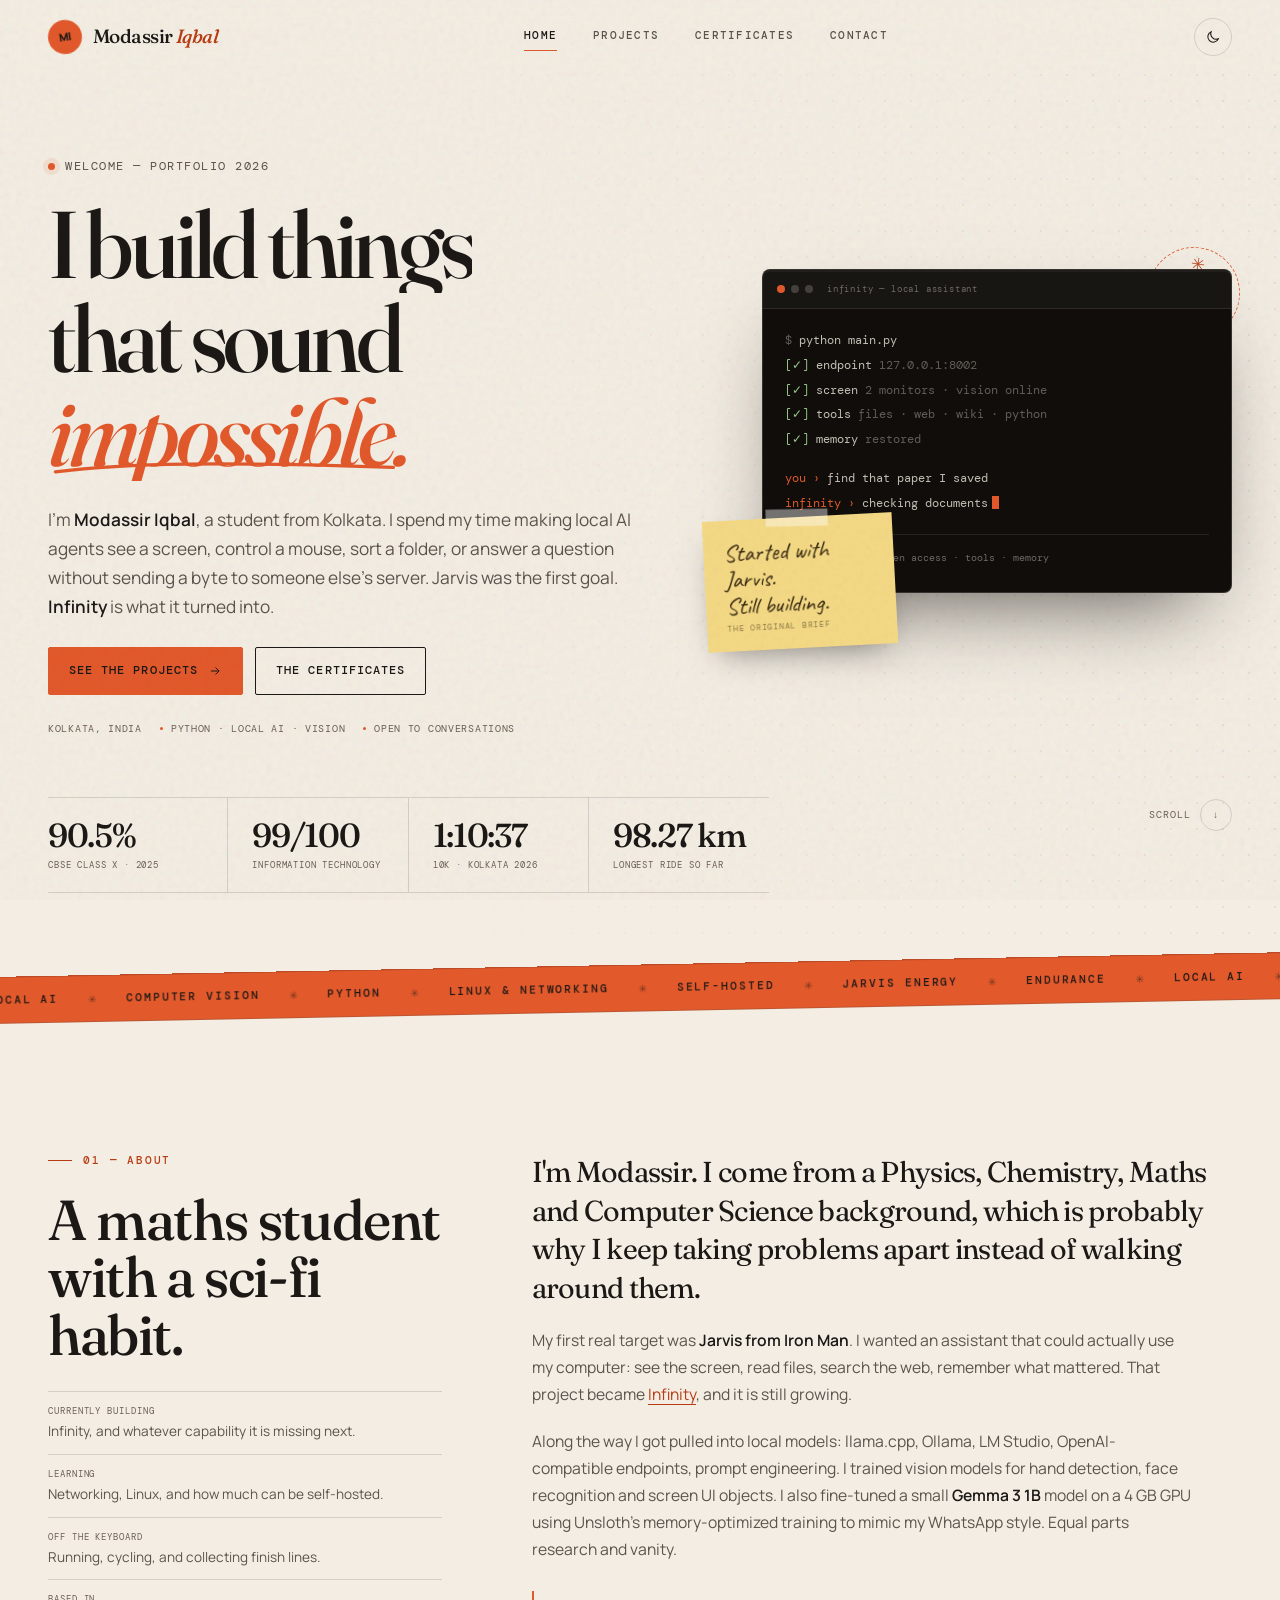
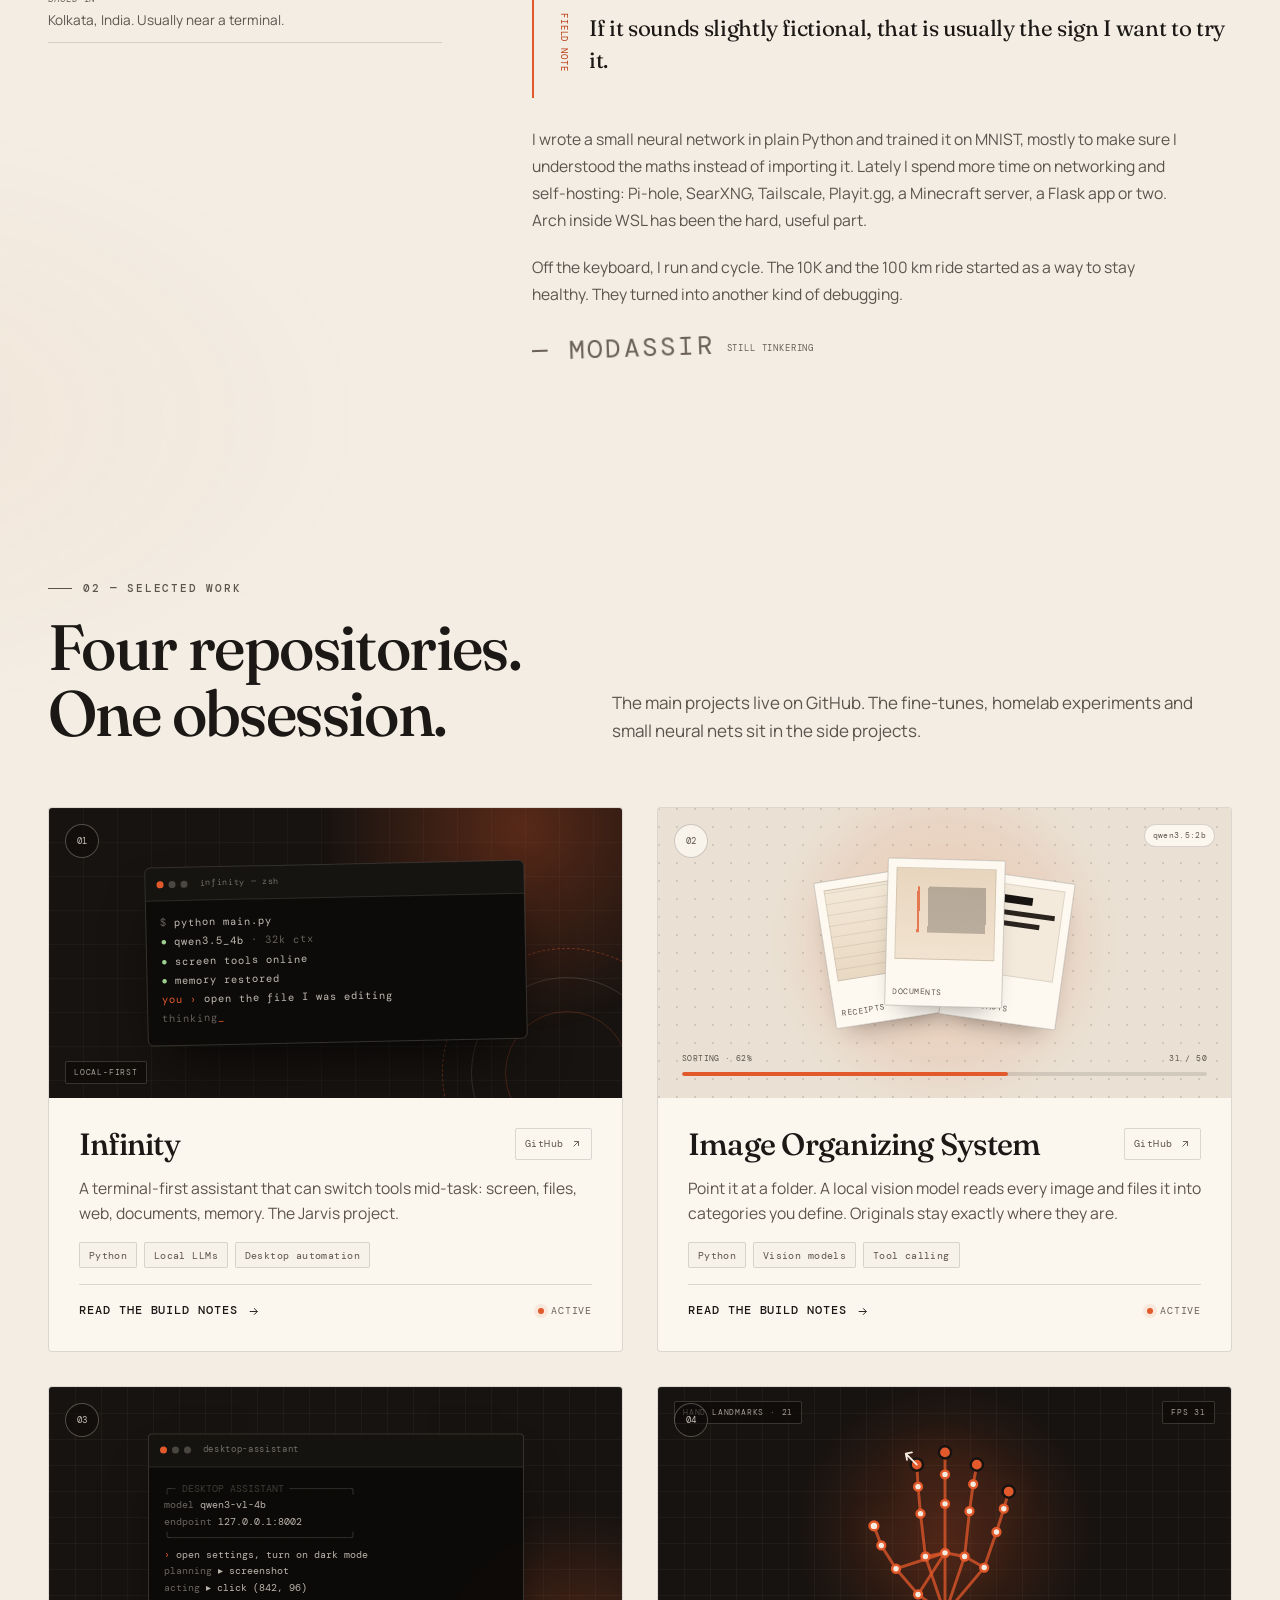
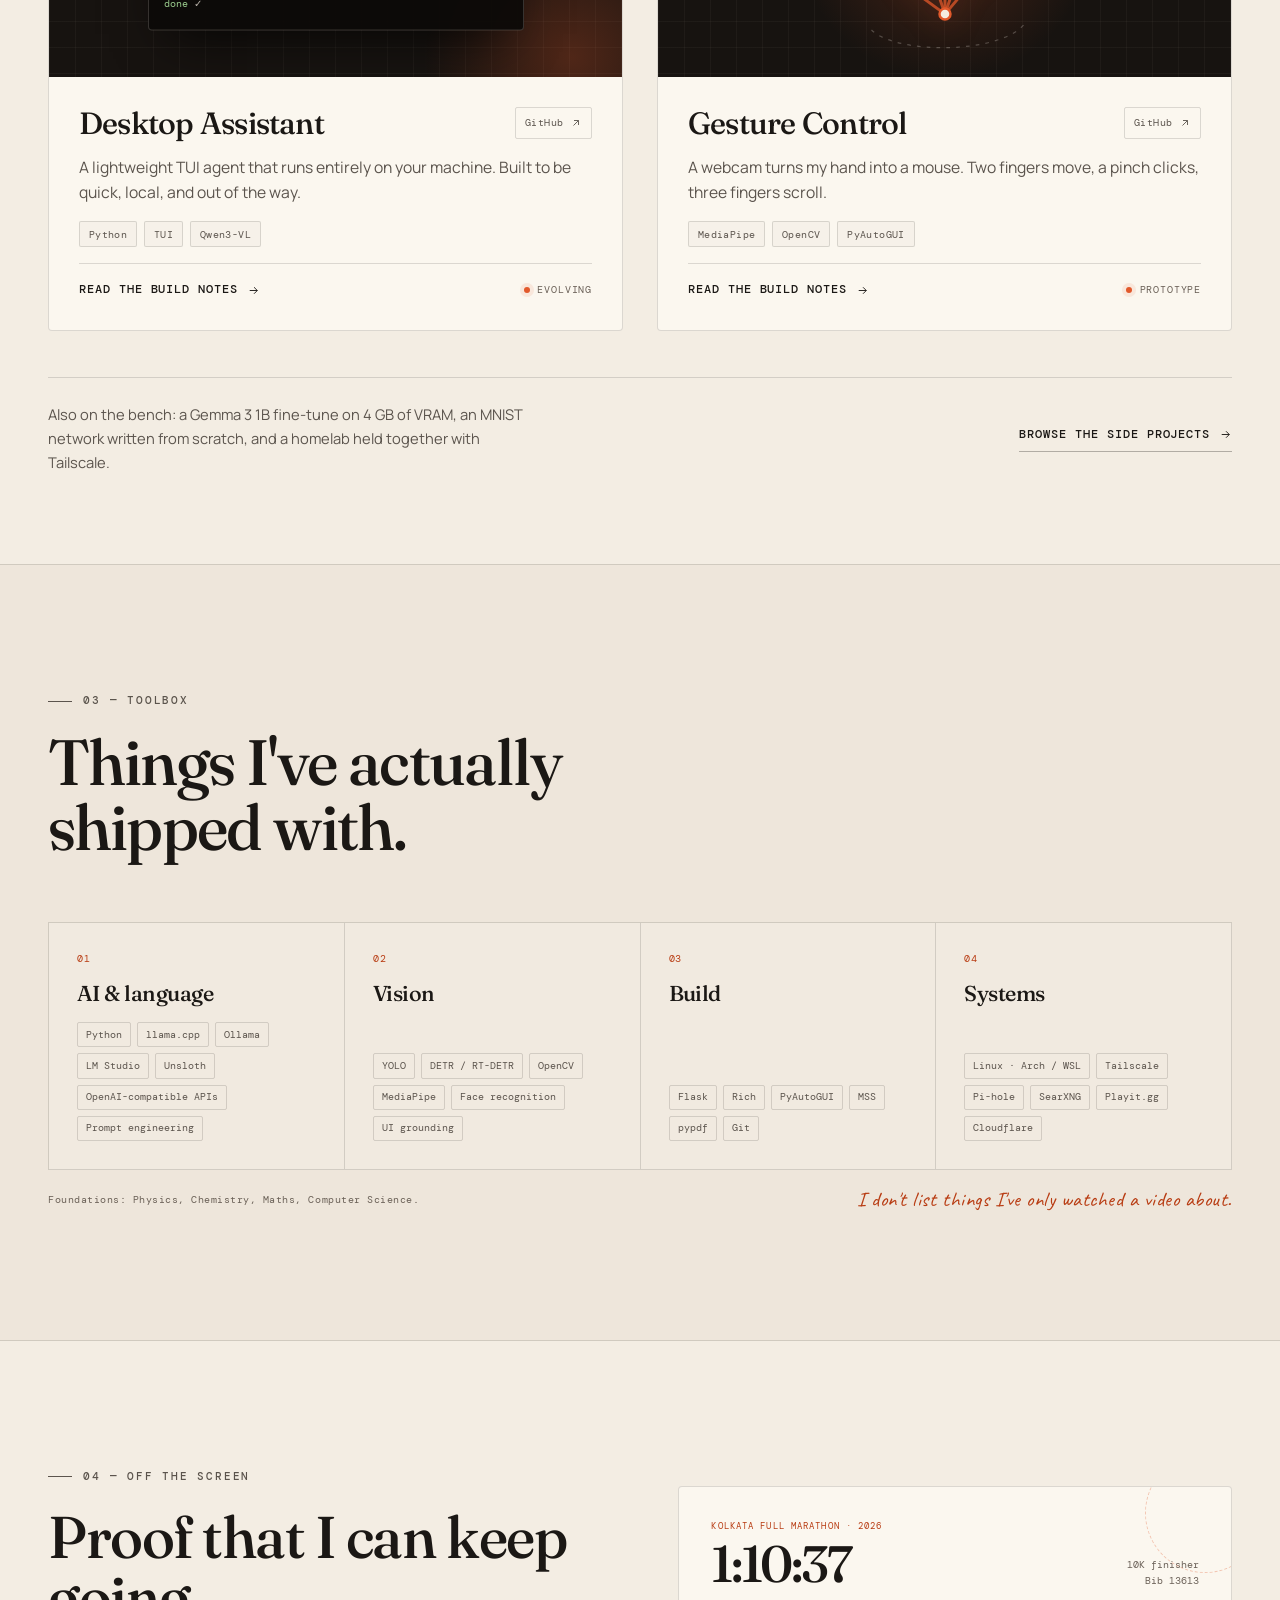
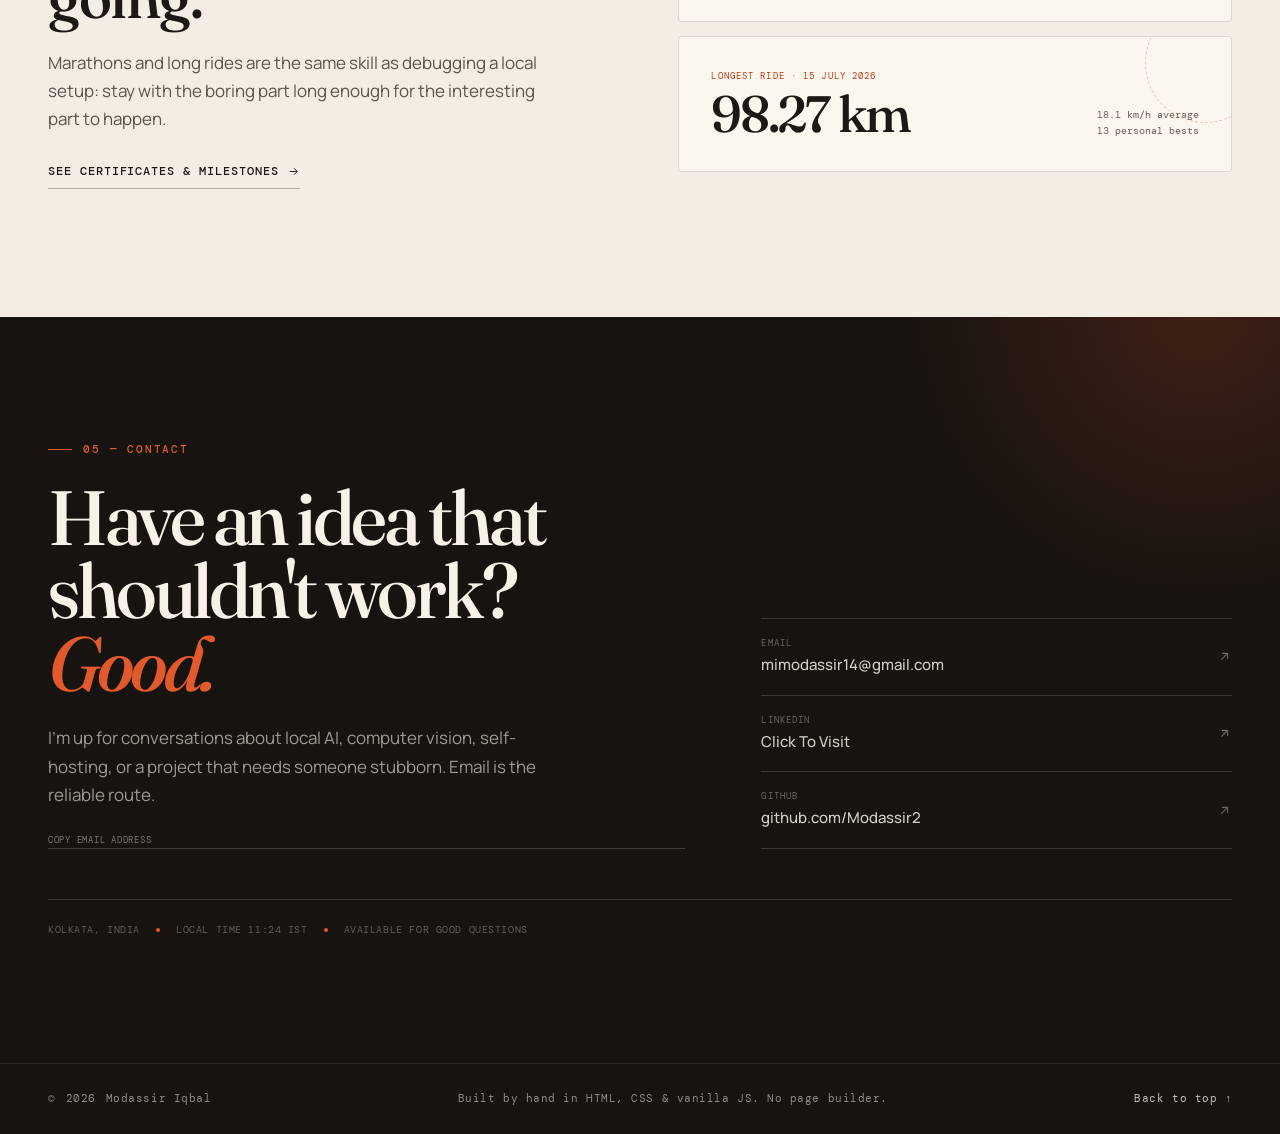
==== commit ec1d69d4: "updated linkedin link" ====
--- a/index.html
+++ b/index.html
@@ -587,10 +587,10 @@
               </span>
               <svg viewBox="0 0 24 24" fill="none" stroke="currentColor" stroke-width="1.7" aria-hidden="true"><path d="M7 17 17 7M8 7h9v9"/></svg>
             </a>
-            <a class="contact-link" href="tel:+919123326862">
+            <a class="contact-link" href="https://www.linkedin.com/in/modassir-iqbal-2b6192394/" target="_blank" rel="noopener noreferrer">
               <span>
-                <small>Phone</small>
-                <strong>+91&nbsp;91233&nbsp;26862</strong>
+                <small>LinkedIn</small>
+                <strong>Click To Visit</strong>
               </span>
               <svg viewBox="0 0 24 24" fill="none" stroke="currentColor" stroke-width="1.7" aria-hidden="true"><path d="M7 17 17 7M8 7h9v9"/></svg>
             </a>
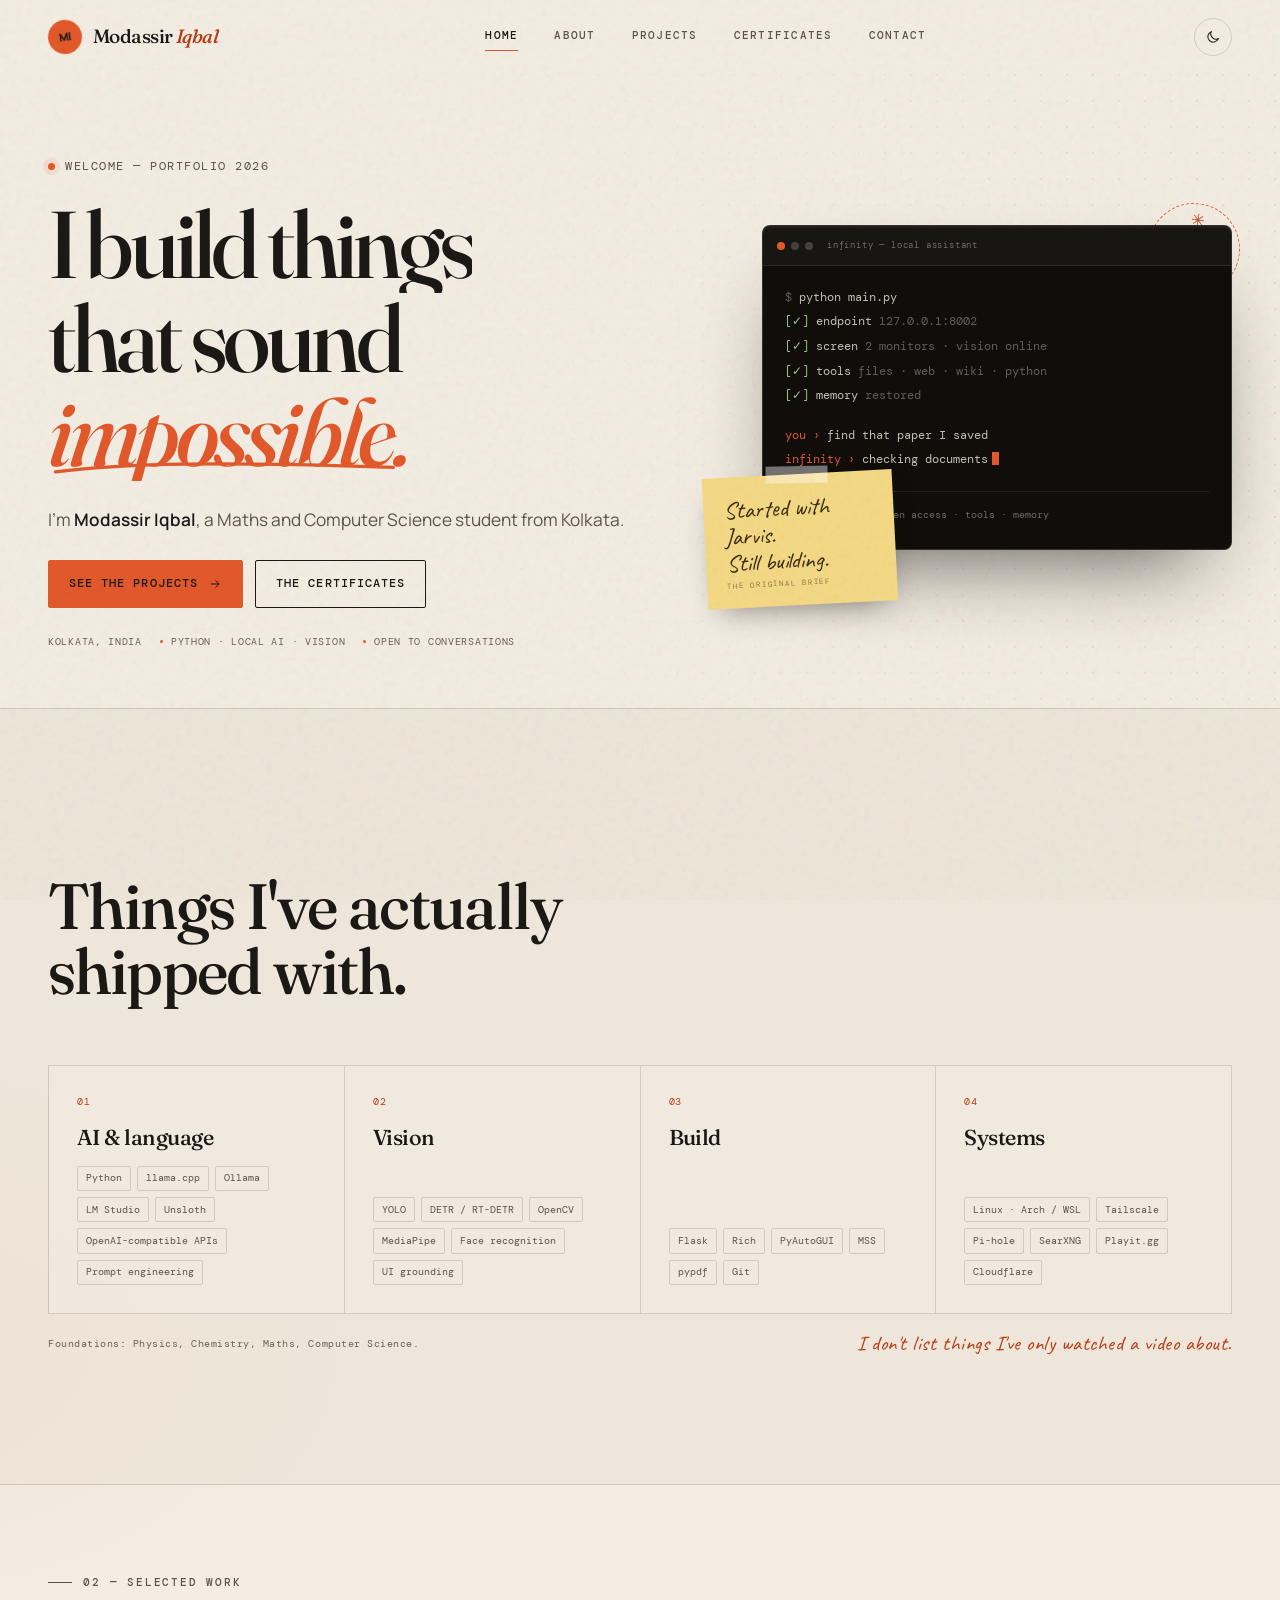
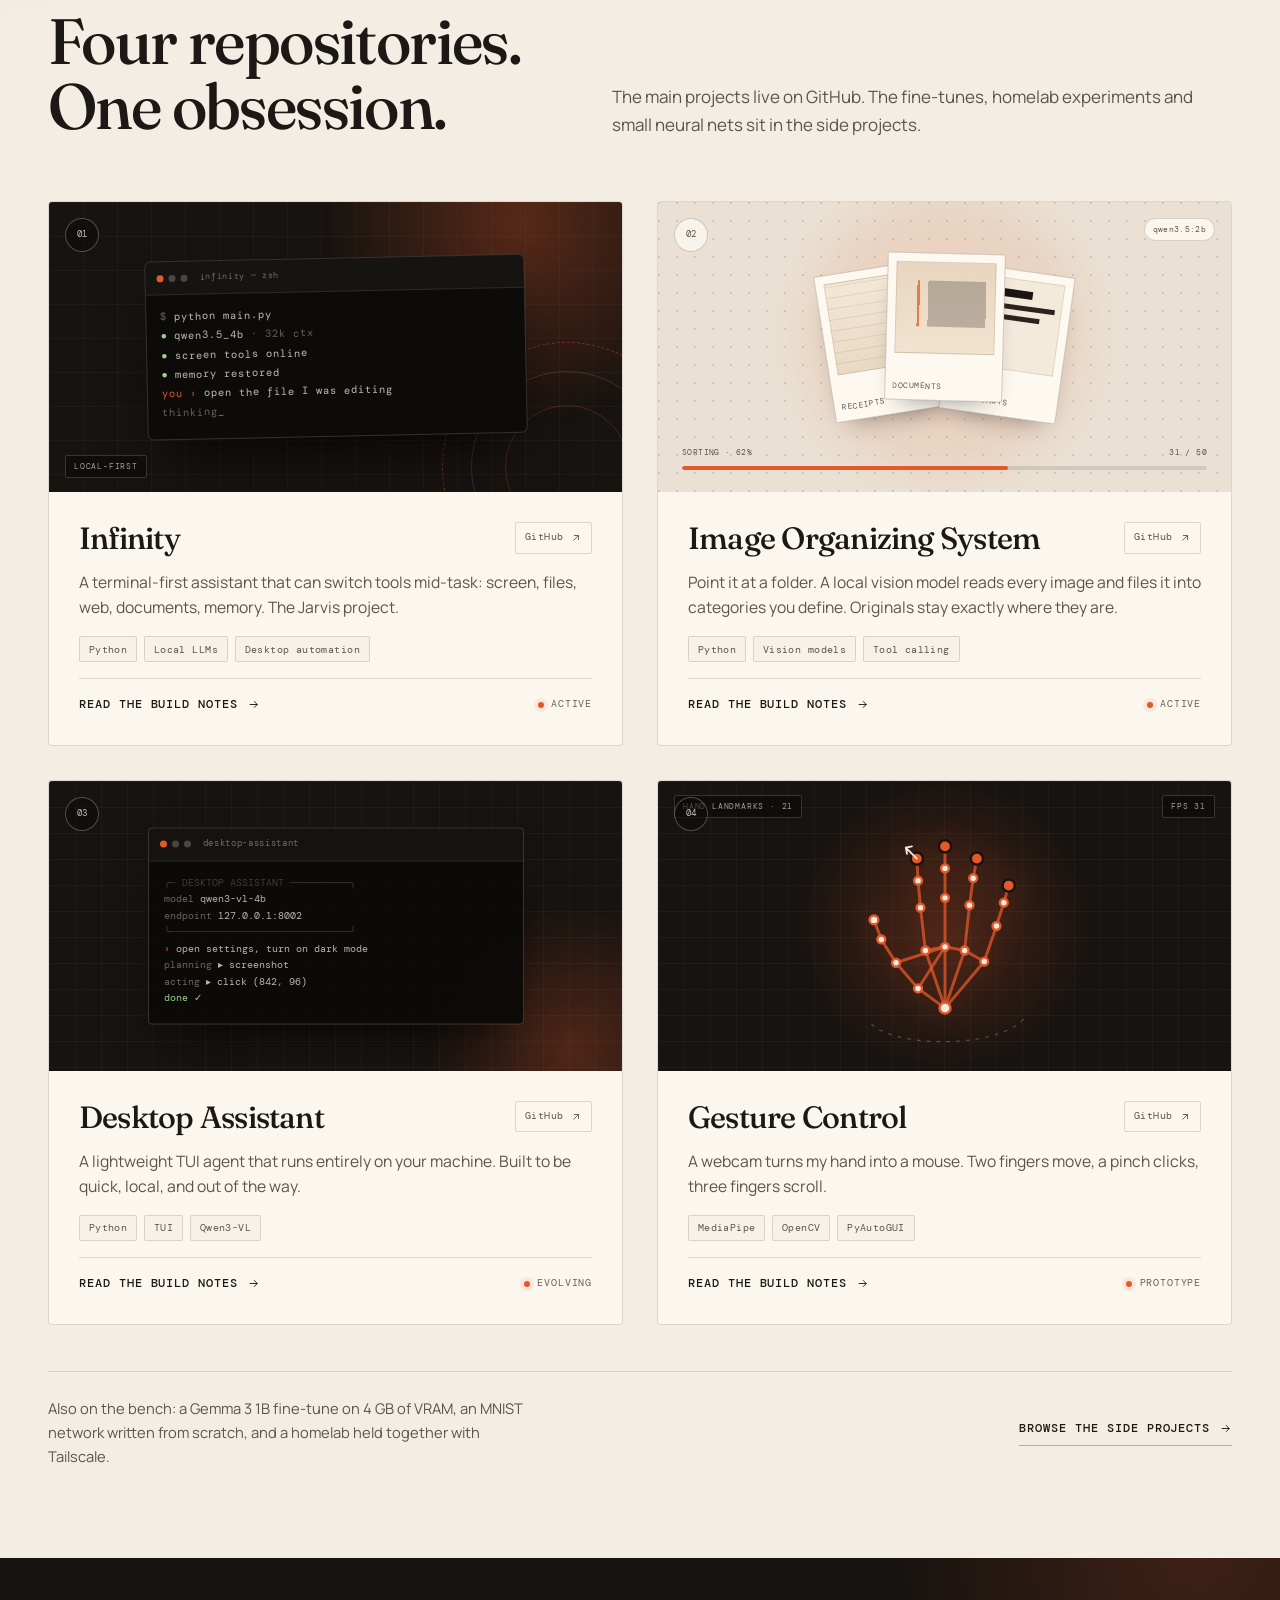
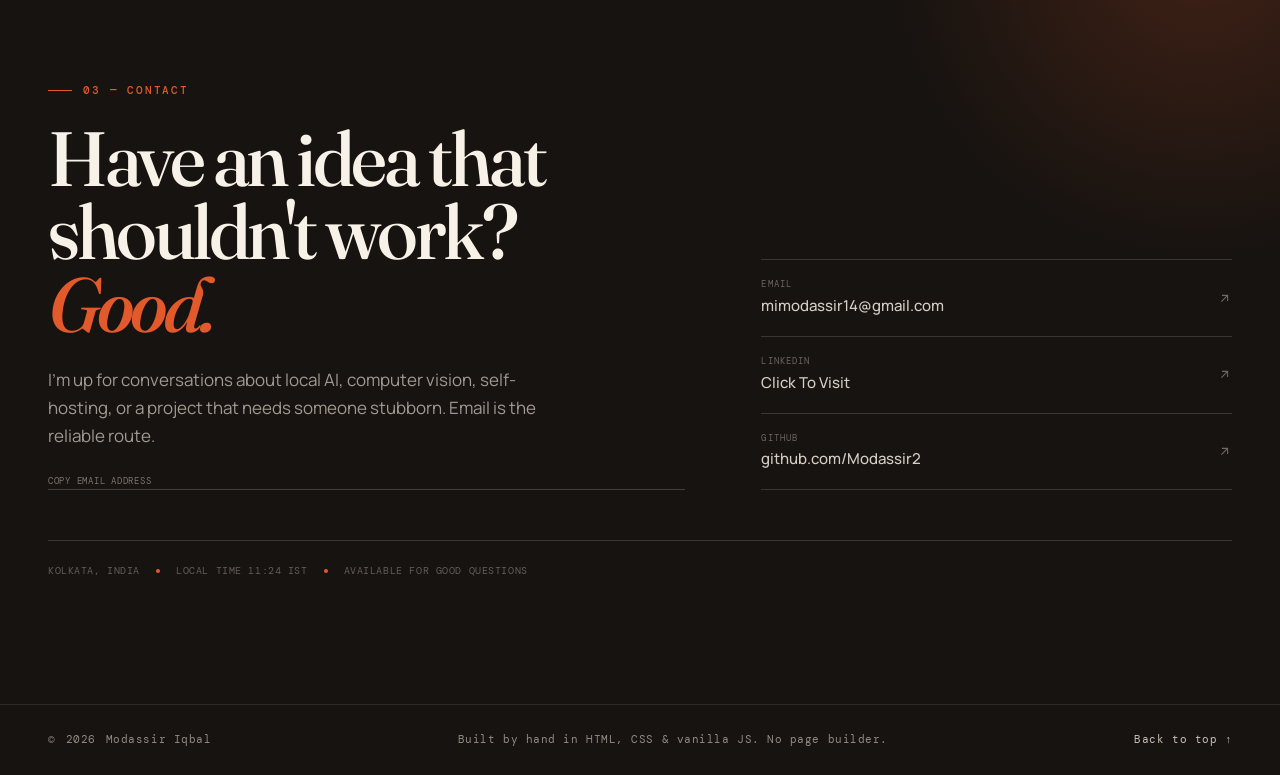
==== commit 32fdd040: "Add files via upload" ====
--- a/index.html
+++ b/index.html
@@ -36,6 +36,7 @@
 
       <nav class="nav" id="nav" aria-label="Primary">
         <a href="index.html" aria-current="page">Home</a>
+        <a href="about.html">About</a>
         <a href="projects.html">Projects</a>
         <a href="certificates.html">Certificates</a>
         <a href="#contact">Contact</a>
@@ -72,9 +73,7 @@
             </h1>
 
             <p class="hero-lede">
-              I'm <strong>Modassir Iqbal</strong>, a student from Kolkata. I spend my time making local AI
-              agents see a screen, control a mouse, sort a folder, or answer a question without sending
-              a byte to someone else's server. Jarvis was the first goal. <strong>Infinity</strong> is what it turned into.
+              I'm <strong>Modassir Iqbal</strong>, a Maths and Computer Science student from Kolkata.
             </p>
 
             <div class="hero-actions">
@@ -119,122 +118,73 @@
           </aside>
         </div>
 
-        <div class="hero-foot">
-          <div class="hero-stats">
-            <div class="hero-stat">
-              <strong>90.5%</strong>
-              <span>CBSE Class X · 2025</span>
-            </div>
-            <div class="hero-stat">
-              <strong>99/100</strong>
-              <span>Information Technology</span>
-            </div>
-            <div class="hero-stat">
-              <strong>1:10:37</strong>
-              <span>10K · Kolkata 2026</span>
-            </div>
-            <div class="hero-stat">
-              <strong>98.27 km</strong>
-              <span>Longest ride so far</span>
-            </div>
-          </div>
-          <a class="scroll-cue" href="#about">
-            <span>Scroll</span>
-            <i aria-hidden="true">↓</i>
-          </a>
-        </div>
-      </div>
     </section>
 
-    <div class="marquee" aria-hidden="true">
-      <div class="marquee-track">
-        <div class="marquee-group">
-          <span class="marquee-item">Local AI</span><span class="marquee-star">✳</span>
-          <span class="marquee-item">Computer vision</span><span class="marquee-star">✳</span>
-          <span class="marquee-item">Python</span><span class="marquee-star">✳</span>
-          <span class="marquee-item">Linux &amp; networking</span><span class="marquee-star">✳</span>
-          <span class="marquee-item">Self-hosted</span><span class="marquee-star">✳</span>
-          <span class="marquee-item">Jarvis energy</span><span class="marquee-star">✳</span>
-          <span class="marquee-item">Endurance</span><span class="marquee-star">✳</span>
-        </div>
-        <div class="marquee-group">
-          <span class="marquee-item">Local AI</span><span class="marquee-star">✳</span>
-          <span class="marquee-item">Computer vision</span><span class="marquee-star">✳</span>
-          <span class="marquee-item">Python</span><span class="marquee-star">✳</span>
-          <span class="marquee-item">Linux &amp; networking</span><span class="marquee-star">✳</span>
-          <span class="marquee-item">Self-hosted</span><span class="marquee-star">✳</span>
-          <span class="marquee-item">Jarvis energy</span><span class="marquee-star">✳</span>
-          <span class="marquee-item">Endurance</span><span class="marquee-star">✳</span>
-        </div>
-      </div>
-    </div>
-
-    <section class="section" id="about">
-      <div class="wrap intro-grid">
-        <div class="intro-head">
-          <p class="label" data-reveal>01 — About</p>
-          <h2 data-reveal style="--delay: 0.05s">A maths student with a sci-fi habit.</h2>
-
-          <dl class="intro-now" data-reveal style="--delay: 0.1s">
-            <div>
-              <dt>Currently building</dt>
-              <dd>Infinity, and whatever capability it is missing next.</dd>
-            </div>
-            <div>
-              <dt>Learning</dt>
-              <dd>Networking, Linux, and how much can be self-hosted.</dd>
-            </div>
-            <div>
-              <dt>Off the keyboard</dt>
-              <dd>Running, cycling, and collecting finish lines.</dd>
-            </div>
-            <div>
-              <dt>Based in</dt>
-              <dd>Kolkata, India. Usually near a terminal.</dd>
-            </div>
-          </dl>
-        </div>
-
-        <div class="intro-body">
-          <p class="lede" data-reveal>
-            I'm Modassir. I come from a Physics, Chemistry, Maths and Computer Science background,
-            which is probably why I keep taking problems apart instead of walking around them.
-          </p>
-
-          <p data-reveal>
-            My first real target was <strong>Jarvis from Iron Man</strong>. I wanted an assistant that could
-            actually use my computer: see the screen, read files, search the web, remember what mattered.
-            That project became <a class="text-link" href="projects/infinity.html">Infinity</a>, and it is still growing.
-          </p>
-
-          <p data-reveal>
-            Along the way I got pulled into local models: llama.cpp, Ollama, LM Studio, OpenAI-compatible
-            endpoints, prompt engineering. I trained vision models for hand detection, face recognition and
-            screen UI objects. I also fine-tuned a small <strong>Gemma 3 1B</strong> model on a 4 GB GPU using Unsloth's
-            memory-optimized training to mimic my WhatsApp style. Equal parts research and vanity.
-          </p>
-
-          <div class="pull-quote" data-reveal>
-            <span>Field note</span>
-            <p>If it sounds slightly fictional, that is usually the sign I want to try it.</p>
-          </div>
-
-          <p data-reveal>
-            I wrote a small neural network in plain Python and trained it on MNIST, mostly to make sure I
-            understood the maths instead of importing it. Lately I spend more time on networking and
-            self-hosting: Pi-hole, SearXNG, Tailscale, Playit.gg, a Minecraft server, a Flask app or two.
-            Arch inside WSL has been the hard, useful part.
-          </p>
-
-          <p data-reveal>
-            Off the keyboard, I run and cycle. The 10K and the 100 km ride started as a way to stay healthy.
-            They turned into another kind of debugging.
-          </p>
-
-          <div class="signoff" data-reveal>
-            <span class="hand">— Modassir</span>
-            <span>still tinkering</span>
-          </div>
+    <section class="section toolbox" id="toolbox">
+      <div class="wrap">
+        <div class="section-head">
+          <p class="label" data-reveal>01 — Toolbox</p>
+          <h2 data-reveal style="--delay: 0.05s">Things I've actually shipped with.</h2>
+        </div>
+
+        <div class="tool-grid">
+          <article class="tool-group" data-reveal>
+            <span class="tnum">01</span>
+            <h3>AI &amp; language</h3>
+            <ul>
+              <li>Python</li>
+              <li>llama.cpp</li>
+              <li>Ollama</li>
+              <li>LM Studio</li>
+              <li>Unsloth</li>
+              <li>OpenAI-compatible APIs</li>
+              <li>Prompt engineering</li>
+            </ul>
+          </article>
+
+          <article class="tool-group" data-reveal style="--delay: 0.05s">
+            <span class="tnum">02</span>
+            <h3>Vision</h3>
+            <ul>
+              <li>YOLO</li>
+              <li>DETR / RT-DETR</li>
+              <li>OpenCV</li>
+              <li>MediaPipe</li>
+              <li>Face recognition</li>
+              <li>UI grounding</li>
+            </ul>
+          </article>
+
+          <article class="tool-group" data-reveal style="--delay: 0.1s">
+            <span class="tnum">03</span>
+            <h3>Build</h3>
+            <ul>
+              <li>Flask</li>
+              <li>Rich</li>
+              <li>PyAutoGUI</li>
+              <li>MSS</li>
+              <li>pypdf</li>
+              <li>Git</li>
+            </ul>
+          </article>
+
+          <article class="tool-group" data-reveal style="--delay: 0.15s">
+            <span class="tnum">04</span>
+            <h3>Systems</h3>
+            <ul>
+              <li>Linux · Arch / WSL</li>
+              <li>Tailscale</li>
+              <li>Pi-hole</li>
+              <li>SearXNG</li>
+              <li>Playit.gg</li>
+              <li>Cloudflare</li>
+            </ul>
+          </article>
+        </div>
+
+        <div class="tool-note" data-reveal>
+          <span>Foundations: Physics, Chemistry, Maths, Computer Science.</span>
+          <span class="hand">I don't list things I've only watched a video about.</span>
         </div>
       </div>
     </section>
@@ -414,10 +364,7 @@
                     <circle cx="116" cy="125" r="3.2"/><circle cx="120" cy="88" r="3.2"/><circle cx="123" cy="66" r="3.2"/><circle cx="126" cy="50" r="3.6"/>
                     <circle cx="132" cy="134" r="3.2"/><circle cx="142" cy="105" r="3.2"/><circle cx="148" cy="86" r="3.2"/><circle cx="152" cy="72" r="3.6"/>
                   </g>
-                  <circle class="tip" cx="77" cy="50" r="5"/>
-                  <circle class="tip" cx="100" cy="40" r="5"/>
-                  <circle class="tip" cx="126" cy="50" r="5"/>
-                  <circle class="tip" cx="152" cy="72" r="5"/>
+                  <circle class="tip" cx="77" cy="50" r="5"/><circle class="tip" cx="100" cy="40" r="5"/><circle class="tip" cx="126" cy="50" r="5"/><circle class="tip" cx="152" cy="72" r="5"/>
                   <path d="M77 50l-9-9m0 0 5-1m-5 1 1 5" fill="none" stroke="#f4ece1" stroke-width="1.5" stroke-linecap="round"/>
                 </svg>
               </div>
@@ -462,115 +409,11 @@
         </div>
       </div>
     </section>
-
-    <section class="section toolbox" id="toolbox">
-      <div class="wrap">
-        <div class="section-head">
-          <p class="label" data-reveal>03 — Toolbox</p>
-          <h2 data-reveal style="--delay: 0.05s">Things I've actually shipped with.</h2>
-        </div>
-
-        <div class="tool-grid">
-          <article class="tool-group" data-reveal>
-            <span class="tnum">01</span>
-            <h3>AI &amp; language</h3>
-            <ul>
-              <li>Python</li>
-              <li>llama.cpp</li>
-              <li>Ollama</li>
-              <li>LM Studio</li>
-              <li>Unsloth</li>
-              <li>OpenAI-compatible APIs</li>
-              <li>Prompt engineering</li>
-            </ul>
-          </article>
-
-          <article class="tool-group" data-reveal style="--delay: 0.05s">
-            <span class="tnum">02</span>
-            <h3>Vision</h3>
-            <ul>
-              <li>YOLO</li>
-              <li>DETR / RT-DETR</li>
-              <li>OpenCV</li>
-              <li>MediaPipe</li>
-              <li>Face recognition</li>
-              <li>UI grounding</li>
-            </ul>
-          </article>
-
-          <article class="tool-group" data-reveal style="--delay: 0.1s">
-            <span class="tnum">03</span>
-            <h3>Build</h3>
-            <ul>
-              <li>Flask</li>
-              <li>Rich</li>
-              <li>PyAutoGUI</li>
-              <li>MSS</li>
-              <li>pypdf</li>
-              <li>Git</li>
-            </ul>
-          </article>
-
-          <article class="tool-group" data-reveal style="--delay: 0.15s">
-            <span class="tnum">04</span>
-            <h3>Systems</h3>
-            <ul>
-              <li>Linux · Arch / WSL</li>
-              <li>Tailscale</li>
-              <li>Pi-hole</li>
-              <li>SearXNG</li>
-              <li>Playit.gg</li>
-              <li>Cloudflare</li>
-            </ul>
-          </article>
-        </div>
-
-        <div class="tool-note" data-reveal>
-          <span>Foundations: Physics, Chemistry, Maths, Computer Science.</span>
-          <span class="hand">I don't list things I've only watched a video about.</span>
-        </div>
-      </div>
-    </section>
-
-    <section class="section" id="beyond">
-      <div class="wrap beyond-grid">
-        <div class="beyond-copy">
-          <p class="label" data-reveal>04 — Off the screen</p>
-          <h2 data-reveal style="--delay: 0.05s">Proof that I can keep going.</h2>
-          <p data-reveal>
-            Marathons and long rides are the same skill as debugging a local setup: stay with the boring
-            part long enough for the interesting part to happen.
-          </p>
-          <div data-reveal>
-            <a class="link-arrow" href="certificates.html">
-              See certificates &amp; milestones
-              <svg viewBox="0 0 24 24" fill="none" stroke="currentColor" stroke-width="1.7" aria-hidden="true"><path d="M5 12h14M13 6l6 6-6 6"/></svg>
-            </a>
-          </div>
-        </div>
-
-        <div class="race-stack">
-          <div class="race-card" data-reveal>
-            <span class="rlabel">Kolkata Full Marathon · 2026</span>
-            <strong>1:10:37</strong>
-            <p>10K finisher<br>Bib 13613</p>
-            <a href="certificates.html#kolkata" aria-label="See the Kolkata 10K certificate"></a>
-          </div>
-          <div class="race-card" data-reveal style="--delay: 0.06s">
-            <span class="rlabel">Longest ride · 15 July 2026</span>
-            <strong>98.27 km</strong>
-            <p>18.1 km/h average<br>13 personal bests</p>
-            <a href="certificates.html#cycling" aria-label="See the 100K cycling milestone"></a>
-          </div>
-        </div>
-      </div>
-    </section>
-
     <section class="contact-band" id="contact">
       <div class="wrap">
         <div class="contact-grid">
           <div class="contact-copy">
-            <p class="label">05 — Contact</p>
+            <p class="label">03 — Contact</p>
             <h2 class="display">Have an idea that shouldn't work? <em>Good.</em></h2>
             <p>
               I'm up for conversations about local AI, computer vision, self-hosting, or a project
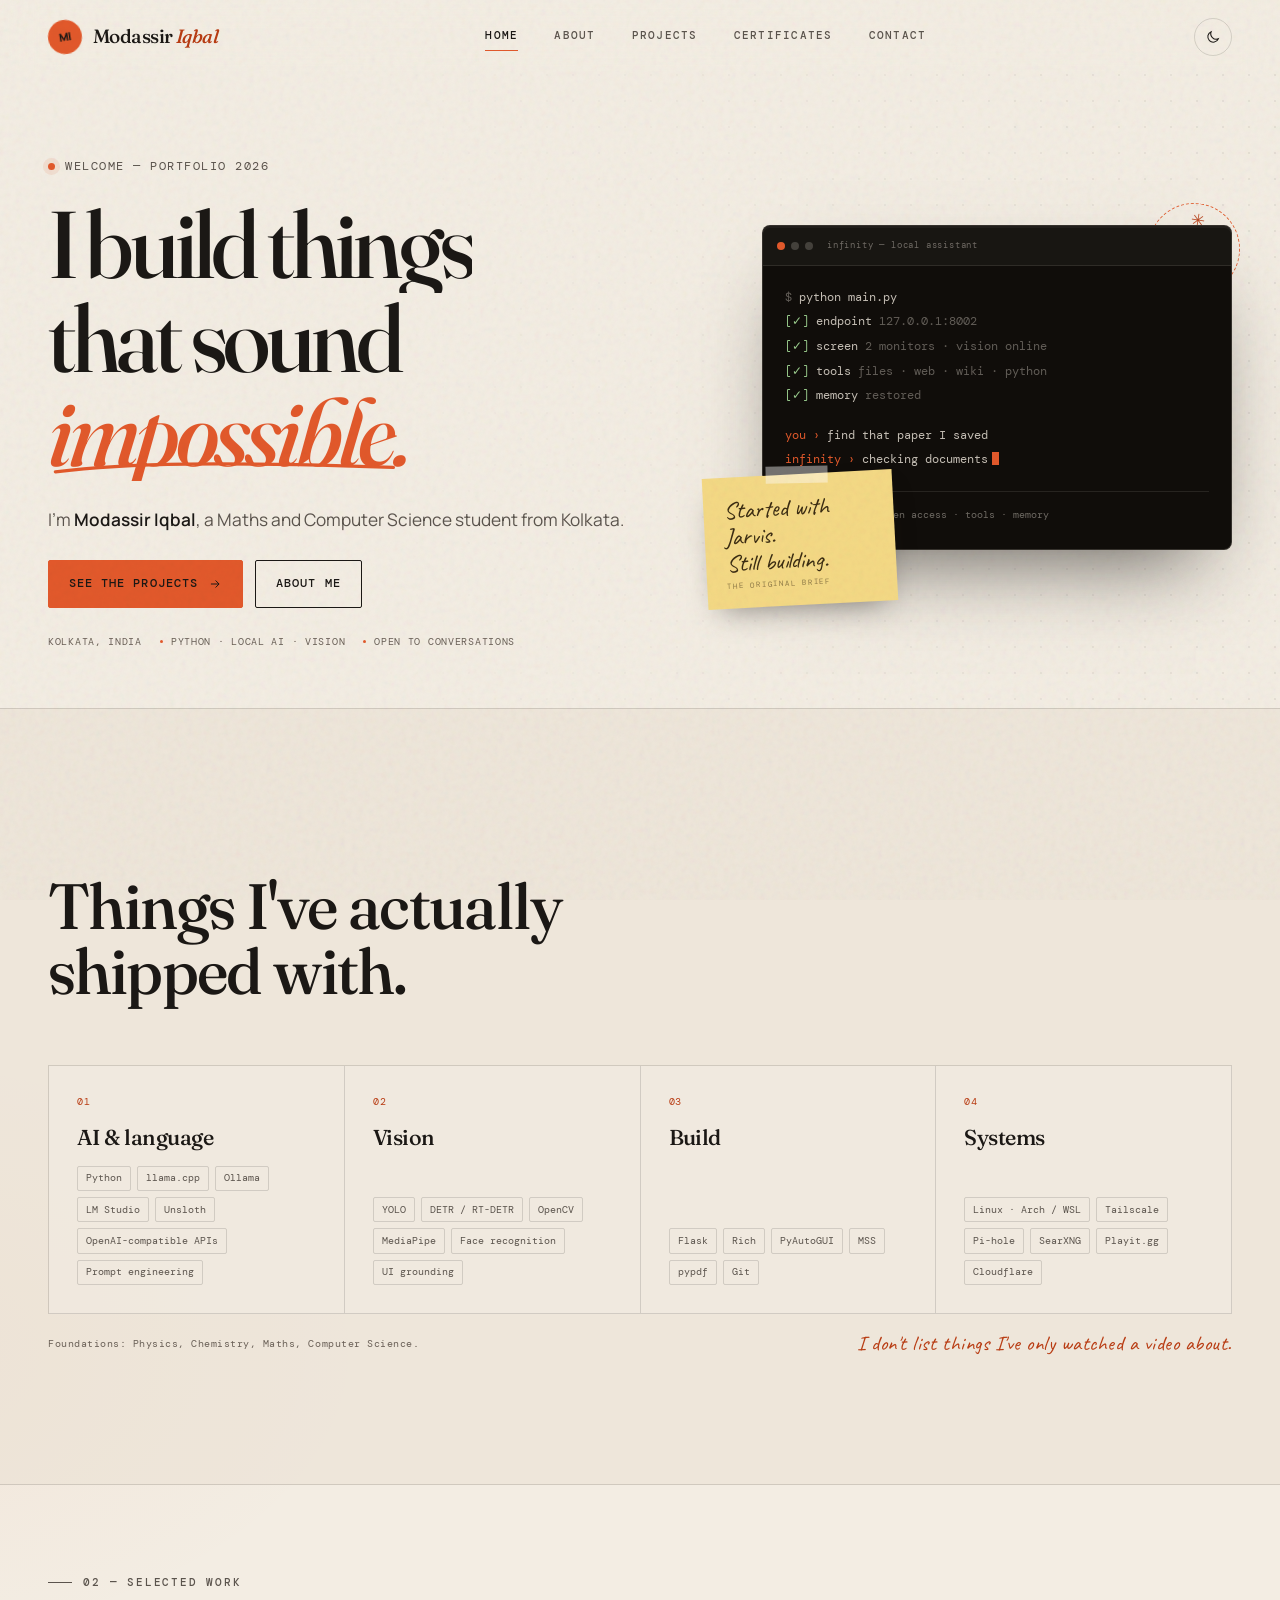
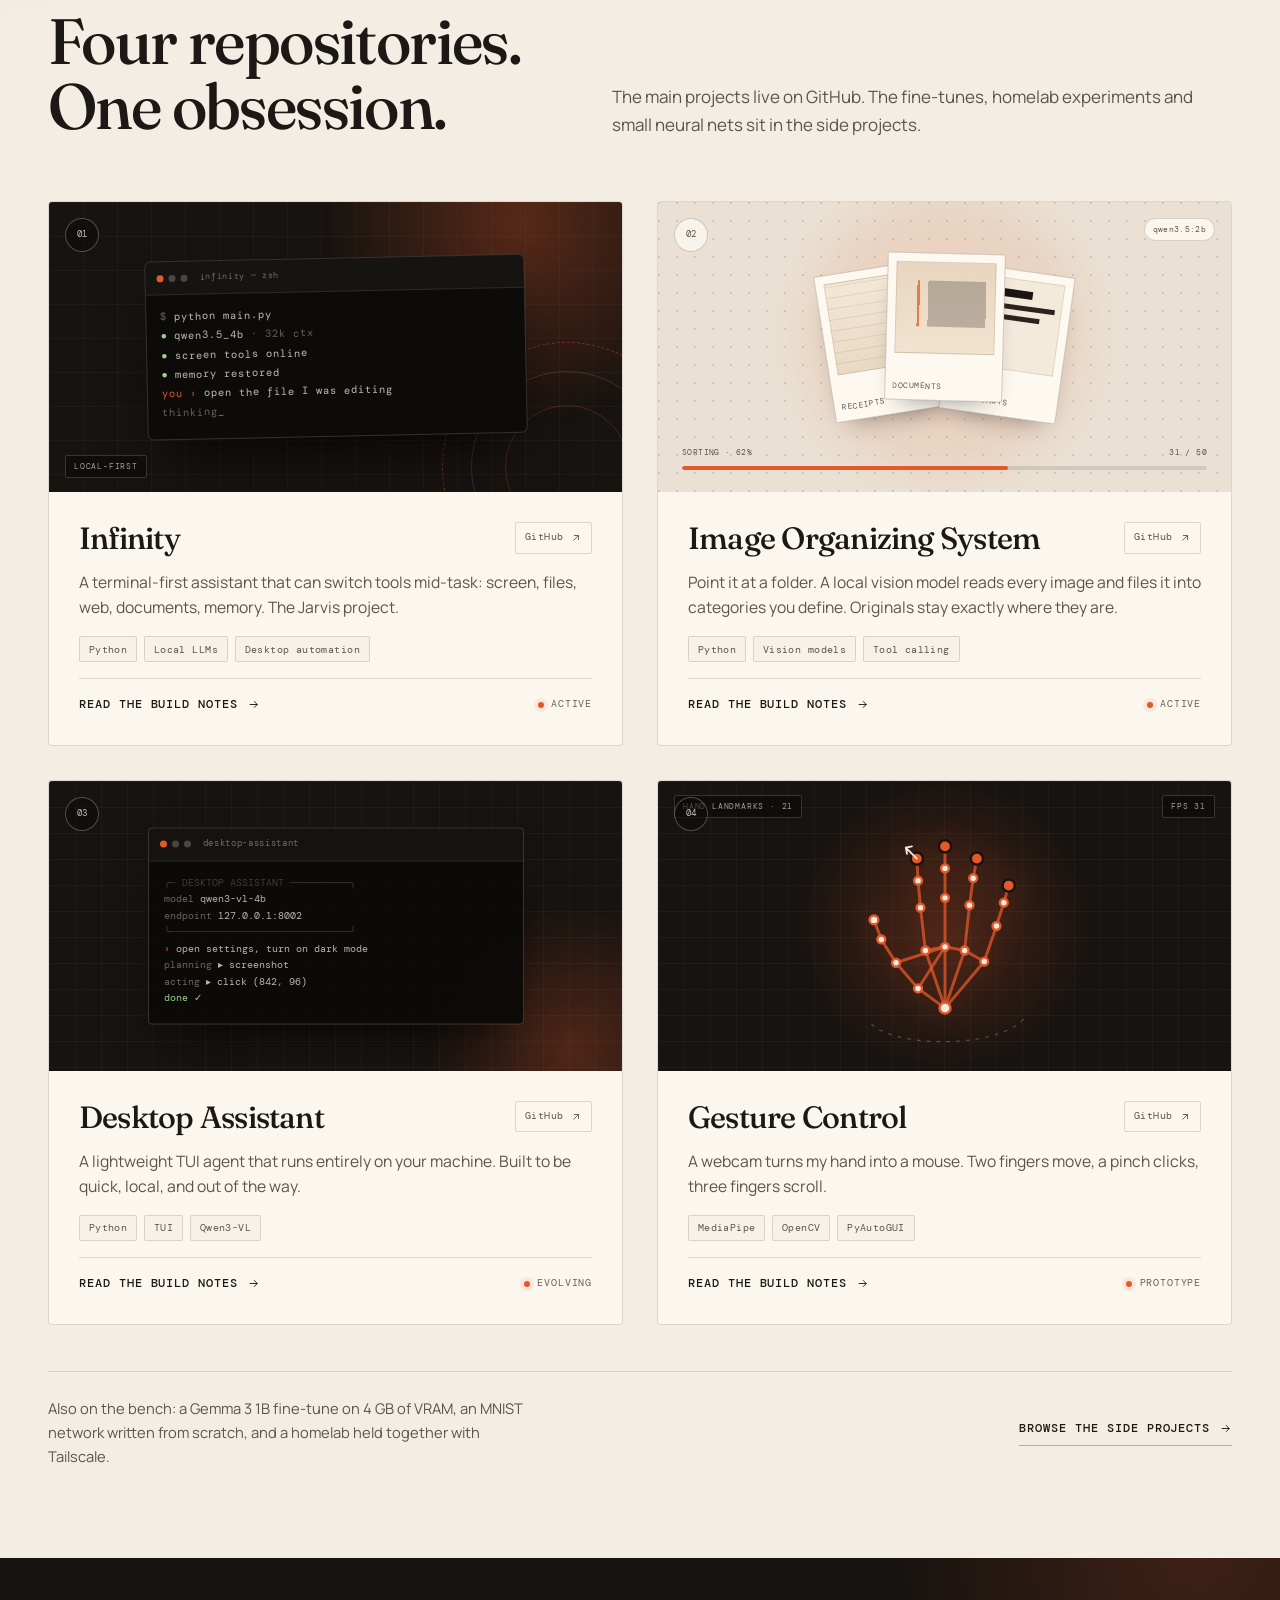
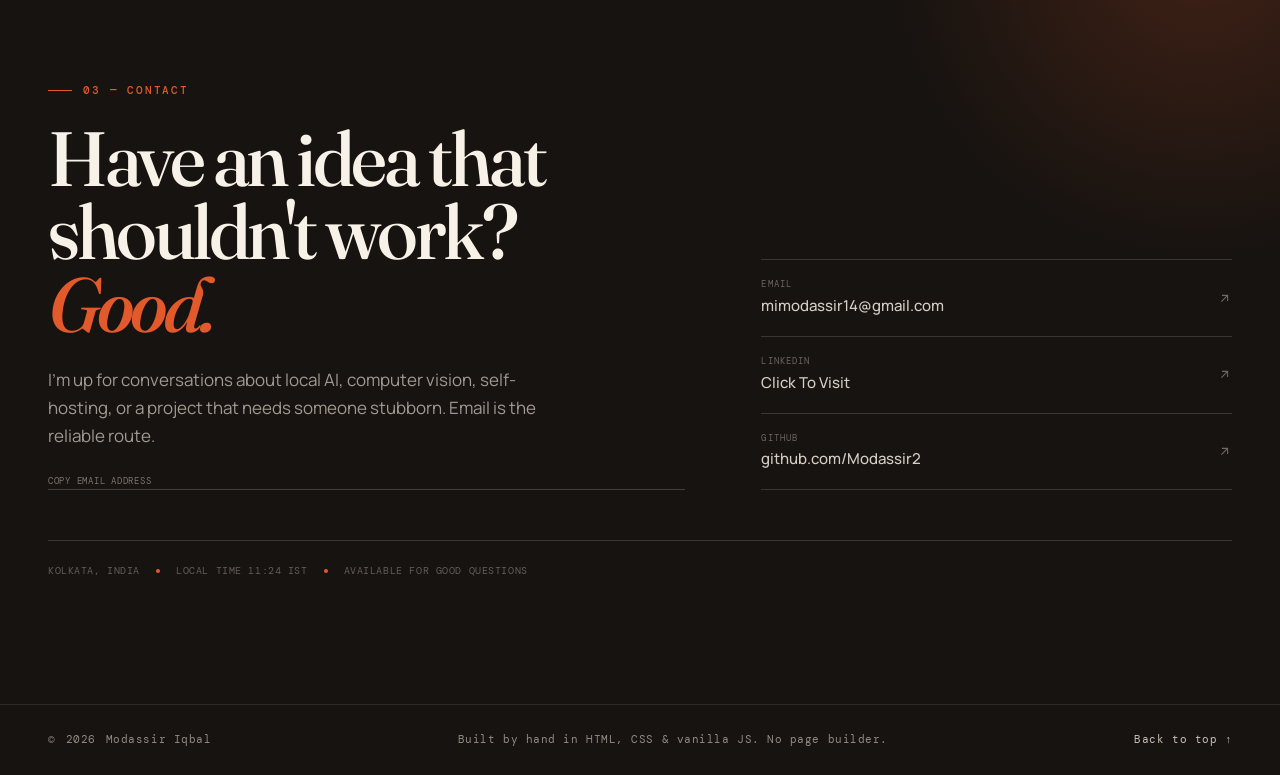
==== commit 15524822: "about me btn" ====
--- a/index.html
+++ b/index.html
@@ -81,7 +81,7 @@
                 See the projects
                 <svg viewBox="0 0 24 24" fill="none" stroke="currentColor" stroke-width="1.7" aria-hidden="true"><path d="M5 12h14M13 6l6 6-6 6"/></svg>
               </a>
-              <a class="btn" href="certificates.html">The certificates</a>
+              <a class="btn" href="about.html">About Me</a>
             </div>
 
             <div class="hero-meta">
